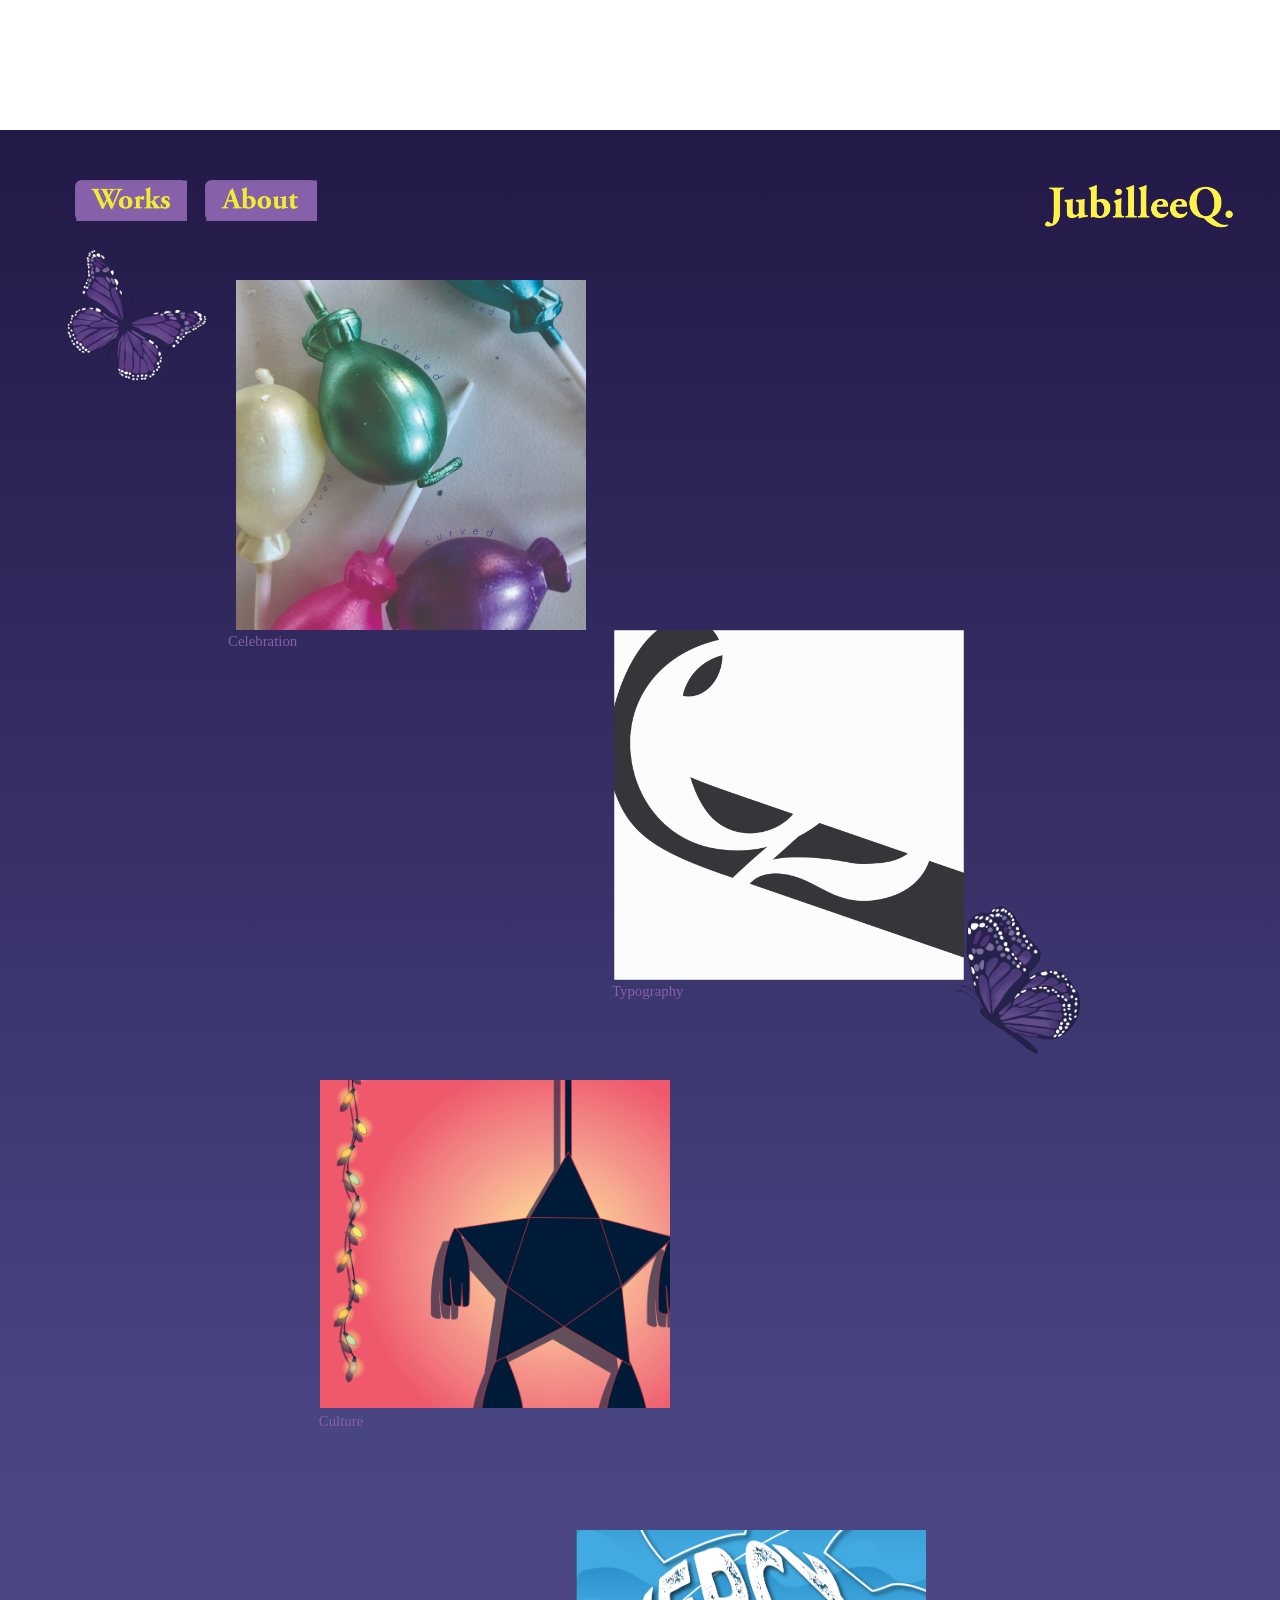
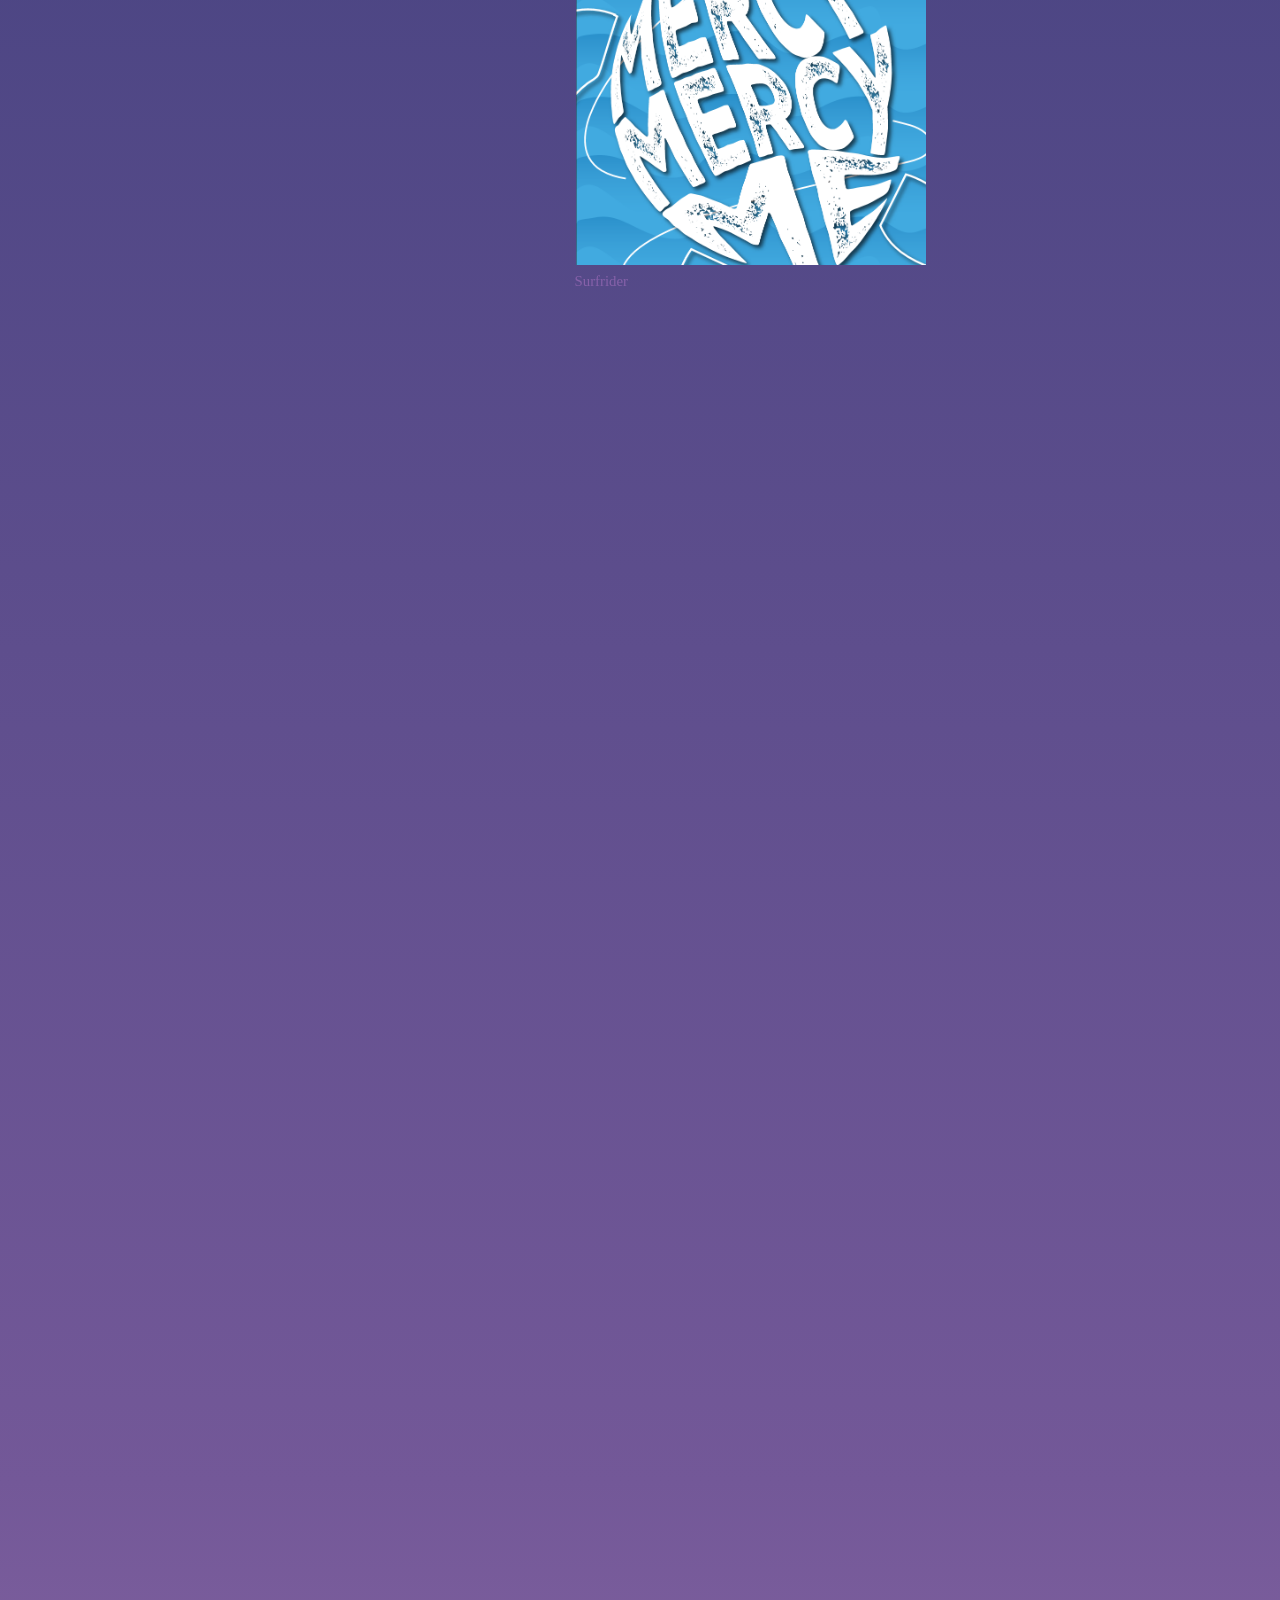
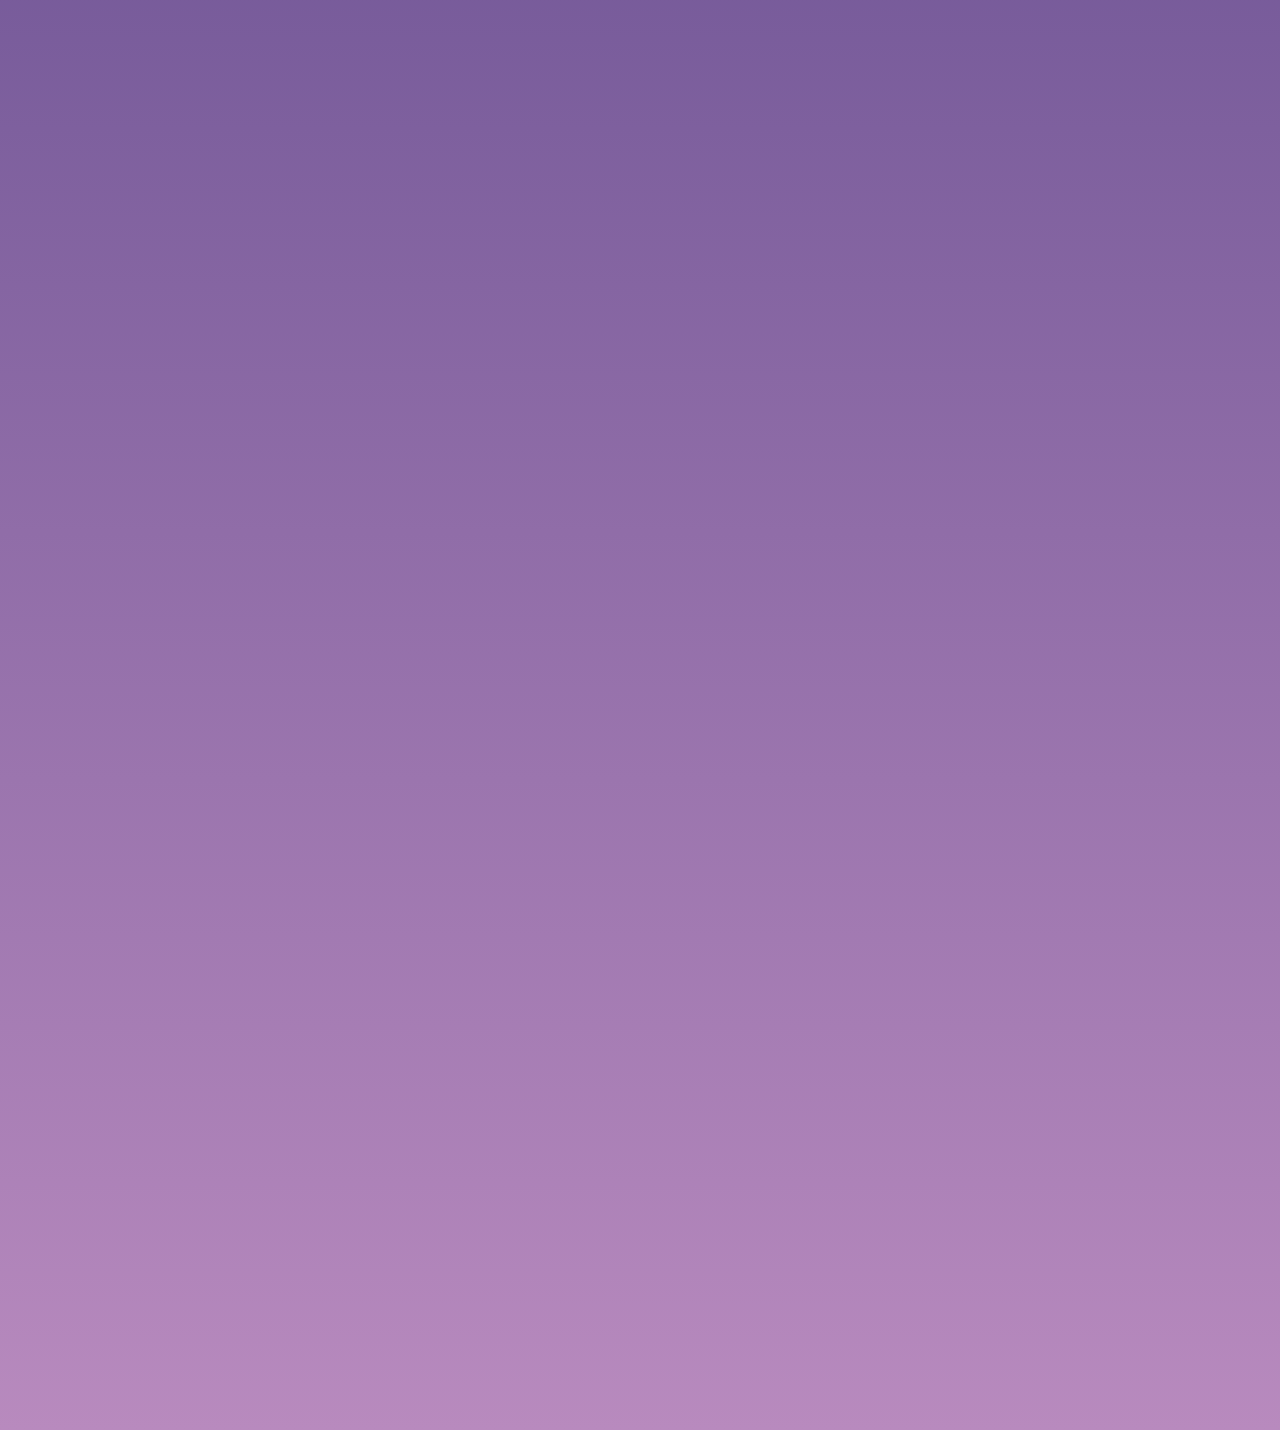
==== index.html @ eebae946 "update for the dsgd100 page" ====
<!DOCTYPE html>
<html lang="en">
<head>
    <meta charset="UTF-8">
    <meta name="viewport" content="width=device-width, initial-scale=1.0">
    <title>Jubillee's Portfolio</title>
    <link rel="stylesheet" href="style.css">
</head>
<body>

    <div class="st1" aria-hidden="true"></div>

<div class="st1">

    <img src="Portfolio_Buttons_Logo.png" alt="Logo Button" class="image2">
    <a href="index.html" aria-label="Works">
        <img src="Portfolio_Buttons_Works.png" alt="Works Button" class="image1">
    </a>
    <a href="about.html" aria-label="About">
        <img src="Portfolio_Buttons_About.png" alt="About Button" class="image">
    </a>

    
    <a href="dsgd100.html" aria-label="DSGD 100">
        <img src="Project2.1_curved-03.jpg" alt="DSGD 100" class="image3">
            <p class="text1";>Celebration</p>
    </a>
    <a href="dsgd99.html" aria-label="DSGD 99">
        <img src="DSGD99_Problem3.jpg" alt="DSGD 99" class="image5">
            <p class="text2">Typography</p>
    </a>
    <a href="dsgd104.html" aria-label="DSGD 104">
        <img src="104Cover.png" alt="DSGD104" class="image9">
            <p class="text3">Culture</p>
    </a>
    <a href="adv93.html" aria-label="ADV 93">
        <img src="93Cover.png" alt="ADV 93" class="image10">
            <p class="text4">Surfrider</p>
    </a>

    <img src="Butterfly_2.png" alt="Butterfly2" class="image7">
    <img src="Butterfly_3.png" alt="Butterfly1" class="image6">

</div>


</body>
</html>
---- style.css ----
html,
body
{
  width : 100%;
  min-height : 100%;
  margin : 0;
}
.st1
{
  background : -moz-linear-gradient(50% 100% 90deg,rgba(184, 138, 190, 1) 0%,rgba(115, 88, 152, 1) 34.41%,rgba(73, 68, 130, 1) 71.44%,rgba(34, 25, 71, 1) 100%);
  background : -webkit-linear-gradient(90deg, rgba(184, 138, 190, 1) 0%, rgba(115, 88, 152, 1) 34.41%, rgba(73, 68, 130, 1) 71.44%, rgba(34, 25, 71, 1) 100%);
  background : -webkit-gradient(linear,50% 100% ,50% 0% ,color-stop(0,rgba(184, 138, 190, 1) ),color-stop(0.3441,rgba(115, 88, 152, 1) ),color-stop(0.7144,rgba(73, 68, 130, 1) ),color-stop(1,rgba(34, 25, 71, 1) ));
  background : -o-linear-gradient(90deg, rgba(184, 138, 190, 1) 0%, rgba(115, 88, 152, 1) 34.41%, rgba(73, 68, 130, 1) 71.44%, rgba(34, 25, 71, 1) 100%);
  background : -ms-linear-gradient(90deg, rgba(184, 138, 190, 1) 0%, rgba(115, 88, 152, 1) 34.41%, rgba(73, 68, 130, 1) 71.44%, rgba(34, 25, 71, 1) 100%);
  -ms-filter: "progid:DXImageTransform.Microsoft.gradient(startColorstr='#B88ABE', endColorstr='#221947' ,GradientType=0)";
  background : linear-gradient(0deg, rgba(184, 138, 190, 1) 0%, rgba(115, 88, 152, 1) 34.41%, rgba(73, 68, 130, 1) 71.44%, rgba(34, 25, 71, 1) 100%);
  position : absolute ;
  left : 0px;
  top : 130px;
  width : 100%;
  height : 4500px;
  filter: progid:DXImageTransform.Microsoft.gradient(startColorstr='#221947',endColorstr='#B88ABE' , GradientType=0);
}
.st2
{
  background : -moz-linear-gradient(50% 100% 90deg,rgba(184, 138, 190, 1) 0%,rgba(115, 88, 152, 1) 34.41%,rgba(73, 68, 130, 1) 71.44%,rgba(34, 25, 71, 1) 100%);
  background : -webkit-linear-gradient(90deg, rgba(184, 138, 190, 1) 0%, rgba(115, 88, 152, 1) 34.41%, rgba(73, 68, 130, 1) 71.44%, rgba(34, 25, 71, 1) 100%);
  background : -webkit-gradient(linear,50% 100% ,50% 0% ,color-stop(0,rgba(184, 138, 190, 1) ),color-stop(0.3441,rgba(115, 88, 152, 1) ),color-stop(0.7144,rgba(73, 68, 130, 1) ),color-stop(1,rgba(34, 25, 71, 1) ));
  background : -o-linear-gradient(90deg, rgba(184, 138, 190, 1) 0%, rgba(115, 88, 152, 1) 34.41%, rgba(73, 68, 130, 1) 71.44%, rgba(34, 25, 71, 1) 100%);
  background : -ms-linear-gradient(90deg, rgba(184, 138, 190, 1) 0%, rgba(115, 88, 152, 1) 34.41%, rgba(73, 68, 130, 1) 71.44%, rgba(34, 25, 71, 1) 100%);
  -ms-filter: "progid:DXImageTransform.Microsoft.gradient(startColorstr='#B88ABE', endColorstr='#221947' ,GradientType=0)";
  background : linear-gradient(0deg, rgba(184, 138, 190, 1) 0%, rgba(115, 88, 152, 1) 34.41%, rgba(73, 68, 130, 1) 71.44%, rgba(34, 25, 71, 1) 100%);
  position : absolute ;
  left : 0px;
  top : 0px;
  width : 100%;
  height : 130px;
  filter: progid:DXImageTransform.Microsoft.gradient(startColorstr='#221947',endColorstr='#B88ABE' , GradientType=0);
}
.image1
{
  background-image : url(Portfolio_Buttons_Works.png);
  /*To create image referenced in CSS, use 'Export Selected CSS' command.*/
  background-repeat : no-repeat;
  position : absolute ;
  left : clamp(10px, 5.86vw, 75px);
  top : 50px;
  width : clamp(72px, 10vw, 112px);
  height : auto;
  transition : filter 180ms ease, transform 180ms ease;
}
.image1:hover,
.image1:focus-visible
{
  filter : brightness(1.25) drop-shadow(0 0 8px rgba(221, 137, 254, 0.9));
  transform : scale(1.06);
}
.image
{
  background-image : url(Portfolio_Buttons_About.png);
  /*To create image referenced in CSS, use 'Export Selected CSS' command.*/
  background-repeat : no-repeat;
  position : absolute ;
  left : max(clamp(95px, 19vw, 205px), calc(clamp(10px, 5.86vw, 75px) + clamp(72px, 10vw, 112px) + 16px));
  top : 50px;
  width : clamp(72px, 10vw, 112px);
  height : auto;
  transition : filter 180ms ease, transform 180ms ease;
}
.image:hover,
.image:focus-visible
{
  filter : brightness(1.25) drop-shadow(0 0 8px rgba(221, 137, 254, 0.9));
  transform : scale(1.06);
}
.image2
{
  background-image : url(Portfolio_Buttons_Logo.png);
  /*To create image referenced in CSS, use 'Export Selected CSS' command.*/
  background-repeat : no-repeat;
  position : absolute ;
  right : 45px;
  top : 50px;
  width : min(190px, calc(100% - max(clamp(95px, 19vw, 205px), calc(clamp(10px, 5.86vw, 75px) + clamp(72px, 10vw, 112px) + 16px)) - clamp(72px, 10vw, 112px) - 26px));
  height : auto;
}
.image3
{
  background-image : url(Project2.1_curved-03.jpg);
  /*To create image referenced in CSS, use 'Export Selected CSS' command.*/
  background-repeat : no-repeat;
  position : absolute ;
  left : min(350px, calc(20% - 20px));
  top : 150px;
  width : min(350px, calc(100% - 20px));
  max-width : 100%;
  height : auto;
}
.image3:hover,
.image3:focus-visible
{
  filter : brightness(1) drop-shadow(0 0 8px rgba(221, 137, 254, 0.9));
  transform : scale(1.06);
}
.text1
{
  position : absolute ;
  left : 18%;
  top : 490px;
  font-family: 'Garamond';
  font-size: 14px;
  color: #8661a9;
  transform : scale(1.06);
}
.image4
{
  background-image : url(Exploration1.png);
  /*To create image referenced in CSS, use 'Export Selected CSS' command.*/
  background-repeat : no-repeat;
  position : absolute ;
  left : max(10px, min(365px, calc(100% - 545px)));
  top : 245px;
  width : min(535px, calc(100% - 20px));
  max-width : none;
  height : auto;
}
.image5
{
  background-image : url(DSGD99_Problem3.jpg);
  /*To create image referenced in CSS, use 'Export Selected CSS' command.*/
  background-repeat : no-repeat;
  position : absolute ;
  left : 48%;
  top : 500px;
  width : min(350px, calc(100% - 20px));
  max-width : 100%;
  height : auto;
}
.image5:hover,
.image5:focus-visible
{
  filter : brightness(1) drop-shadow(0 0 8px rgba(221, 137, 254, 0.9));
  transform : scale(1.06);
}
.text2
{
  position : absolute ;
  left : 48%;
  top : 840px;
  font-family: 'Garamond';
  font-size: 14px;
  color: #8661a9;
  transform : scale(1.06);
}
.image6
{
  background-image : url(Butterfly_3.png);
  /*To create image referenced in CSS, use 'Export Selected CSS' command.*/
  background-repeat : no-repeat;
  position : absolute ;
  left : min(50px, max(10px, calc(100% - clamp(135px, 14vw, 170px) - 10px)));
  top : 90px;
  width : min(170px, max(135px, 14vw), calc(100% - 20px));
  max-width : none;
  height : auto;
}
.image7
{
  background-image : url(Butterfly_2.png);
  /*To create image referenced in CSS, use 'Export Selected CSS' command.*/
  background-repeat : no-repeat;
  position : absolute ;
  left : min(930px, max(10px, calc(100% - clamp(135px, 14vw, 170px) - 10px)));
  top : 750px;
  width : min(170px, max(135px, 14vw), calc(100% - 20px));
  max-width : none;
  height : auto;
}
.image8
{
  background-repeat : no-repeat;
  position : absolute ;
  left : 0px;
  top : 100pxpx;
  height : auto;
  max-width : none;
}
.image9
{
  background-image : url(104Cover.png);
  /*To create image referenced in CSS, use 'Export Selected CSS' command.*/
  background-repeat : no-repeat;
  position : absolute ;
  left : 25%;
  top : 950px;
  width : min(350px, calc(100% - 20px));
  max-width : 100%;
  height : auto;
}
.image9:hover,
.image9:focus-visible
{
  filter : brightness(1) drop-shadow(0 0 8px rgba(221, 137, 254, 0.9));
  transform : scale(1.06);
}
.text3
{
  position : absolute ;
  left : 25%;
  top : 1270px;
  font-family: 'Garamond';
  font-size: 14px;
  color: #8661a9;
  transform : scale(1.06);
}
.image10
{
 background-image : url(93Cover.png);
  /*To create image referenced in CSS, use 'Export Selected CSS' command.*/
  background-repeat : no-repeat;
  position : absolute ;
  left : 45%;
  top : 1400px;
  width : min(350px, calc(100% - 20px));
  max-width : 100%;
  height : auto;
}
.image10:hover,
.image10:focus-visible
{
  filter : brightness(1) drop-shadow(0 0 8px rgba(221, 137, 254, 0.9));
  transform : scale(1.06);
}
.text4
{
  position : absolute ;
  left : 45%;
  top : 1730px;
  font-family: 'Garamond';
  font-size: 14px;
  color: #8661a9;
  transform : scale(1.06);
}

@media (max-width: 700px)
{
  .image3,
  .image5,
  .image9,
  .image10,
  .text1,
  .text2,
  .text3,
  .text4
  {
    transform : scale(0.9);
    transform-origin : top left;
  }

  .image3:hover,
  .image3:focus-visible,
  .image5:hover,
  .image5:focus-visible,
  .image9:hover,
  .image9:focus-visible,
  .image10:hover,
  .image10:focus-visible
  {
    transform : scale(0.954);
  }
}

/* DSGD 100 portfolio page */
.dsgd100-body
{
  min-height : 100vh;
  overflow-x : hidden;
  background : #221947;
}
.portfolio-nav
{
  position : absolute;
  z-index : 4;
  left : 0;
  top : 0;
  width : 100%;
  height : 150px;
  pointer-events : none;
}
.portfolio-nav a,
.portfolio-nav .image2
{
  pointer-events : auto;
}
.portfolio-nav .image8
{
  z-index : -1;
  pointer-events : none;
}
.dsgd100-content
{
  position : relative;
  z-index : 2;
  width : min(1120px, calc(100% - 48px));
  margin : 0 auto;
  padding : 360px 0 70px;
  color : #33234d;
}
.dsgd100-intro
{
  display : grid;
  grid-template-columns : minmax(0, 1fr) minmax(220px, 0.55fr);
  align-items : end;
  gap : 40px;
  padding : 52px 0 78px;
  border-top : 1px solid rgba(253, 239, 245, 0.55);
}
.eyebrow,
.section-number,
.portfolio-footer,
figcaption
{
  font-family : Garamond;
  letter-spacing : 0.11em;
  text-transform : uppercase;
}
.eyebrow
{
  grid-column : 1 / -1;
  margin : 0;
  color : #f8d8e8;
  font-size : 11px;
  font-weight : 700;
}
.dsgd100-intro h1
{
  margin : 0;
  color : #fdeff5;
  font-family : Garamond;
  font-size : clamp(48px, 8vw, 104px);
  font-weight : 400;
  letter-spacing : -0.065em;
  line-height : 0.88;
}
.dsgd100-intro h1 em
{
  color : #d79bd1;
  font-style : italic;
}
.intro-copy
{
  max-width : 280px;
  margin : 0 0 4px auto;
  color : #fdeff5;
  font-family : Garamond;
  font-size : 13px;
  line-height : 1.55;
}
.portfolio-section
{
  padding : 44px 0 86px;
}
.portfolio-opening
{
  padding-top : 0;
}
.portfolio-closing
{
  padding-bottom : 28px;
}
.section-heading
{
  display : flex;
  align-items : center;
  gap : 14px;
  margin-bottom : 22px;
}
.section-number
{
  color : #8965aa;
  font-size : 11px;
  font-weight : 700;
}
.section-heading h2
{
  margin : 0;
  color : #fdeff5;
  font-family : Garamond;
  font-size : clamp(24px, 3vw, 38px);
  font-weight : 400;
  letter-spacing : -0.04em;
}
.section-rule
{
  height : 1px;
  flex : 1;
  margin-left : 8px;
  background : rgba(253, 239, 245, 0.3);
}
figure
{
  margin : 0;
}
figure img
{
  display : block;
  width : 100%;
  height : auto;
  background : #f7e7ef;
}
figure img:hover
{
  filter : brightness(1.04);
}
figcaption
{
  margin-top : 10px;
  color : #d9bed8;
  font-size : 9px;
  line-height : 1.4;
}
.feature-figure img
{
  aspect-ratio : 1704 / 1042;
  object-fit : cover;
}
.poster-figure
{
  width : min(520px, 76%);
  margin : 0 auto;
}
.portfolio-grid
{
  display : grid;
  gap : 18px;
}
.portfolio-grid--three
{
  grid-template-columns : repeat(3, minmax(0, 1fr));
}
.portfolio-grid--four
{
  grid-template-columns : repeat(4, minmax(0, 1fr));
}
.portfolio-grid figure img
{
  aspect-ratio : 1;
  object-fit : cover;
}
.portfolio-footer
{
  display : flex;
  justify-content : space-between;
  gap : 20px;
  padding-top : 28px;
  border-top : 1px solid rgba(253, 239, 245, 0.3);
  color : #d9bed8;
  font-size : 10px;
}
.portfolio-footer a
{
  color : #fdeff5;
  text-decoration : none;
}
.portfolio-footer a:hover,
.portfolio-footer a:focus-visible
{
  color : #d79bd1;
}
@media (max-width: 700px)
{
  .dsgd100-content
  {
    width : min(100% - 28px, 560px);
    padding-top : 290px;
  }
  .dsgd100-intro
  {
    display : block;
    padding : 34px 0 58px;
  }
  .dsgd100-intro h1
  {
    margin-top : 18px;
    font-size : clamp(46px, 15vw, 76px);
  }
  .intro-copy
  {
    max-width : 250px;
    margin : 28px 0 0;
  }
  .portfolio-section
  {
    padding : 32px 0 58px;
  }
  .section-heading h2
  {
    font-size : 25px;
  }
  .poster-figure
  {
    width : 82%;
  }
  .portfolio-grid--three,
  .portfolio-grid--four
  {
    grid-template-columns : repeat(2, minmax(0, 1fr));
    gap : 12px;
  }
  .portfolio-footer
  {
    font-size : 8px;
  }
}
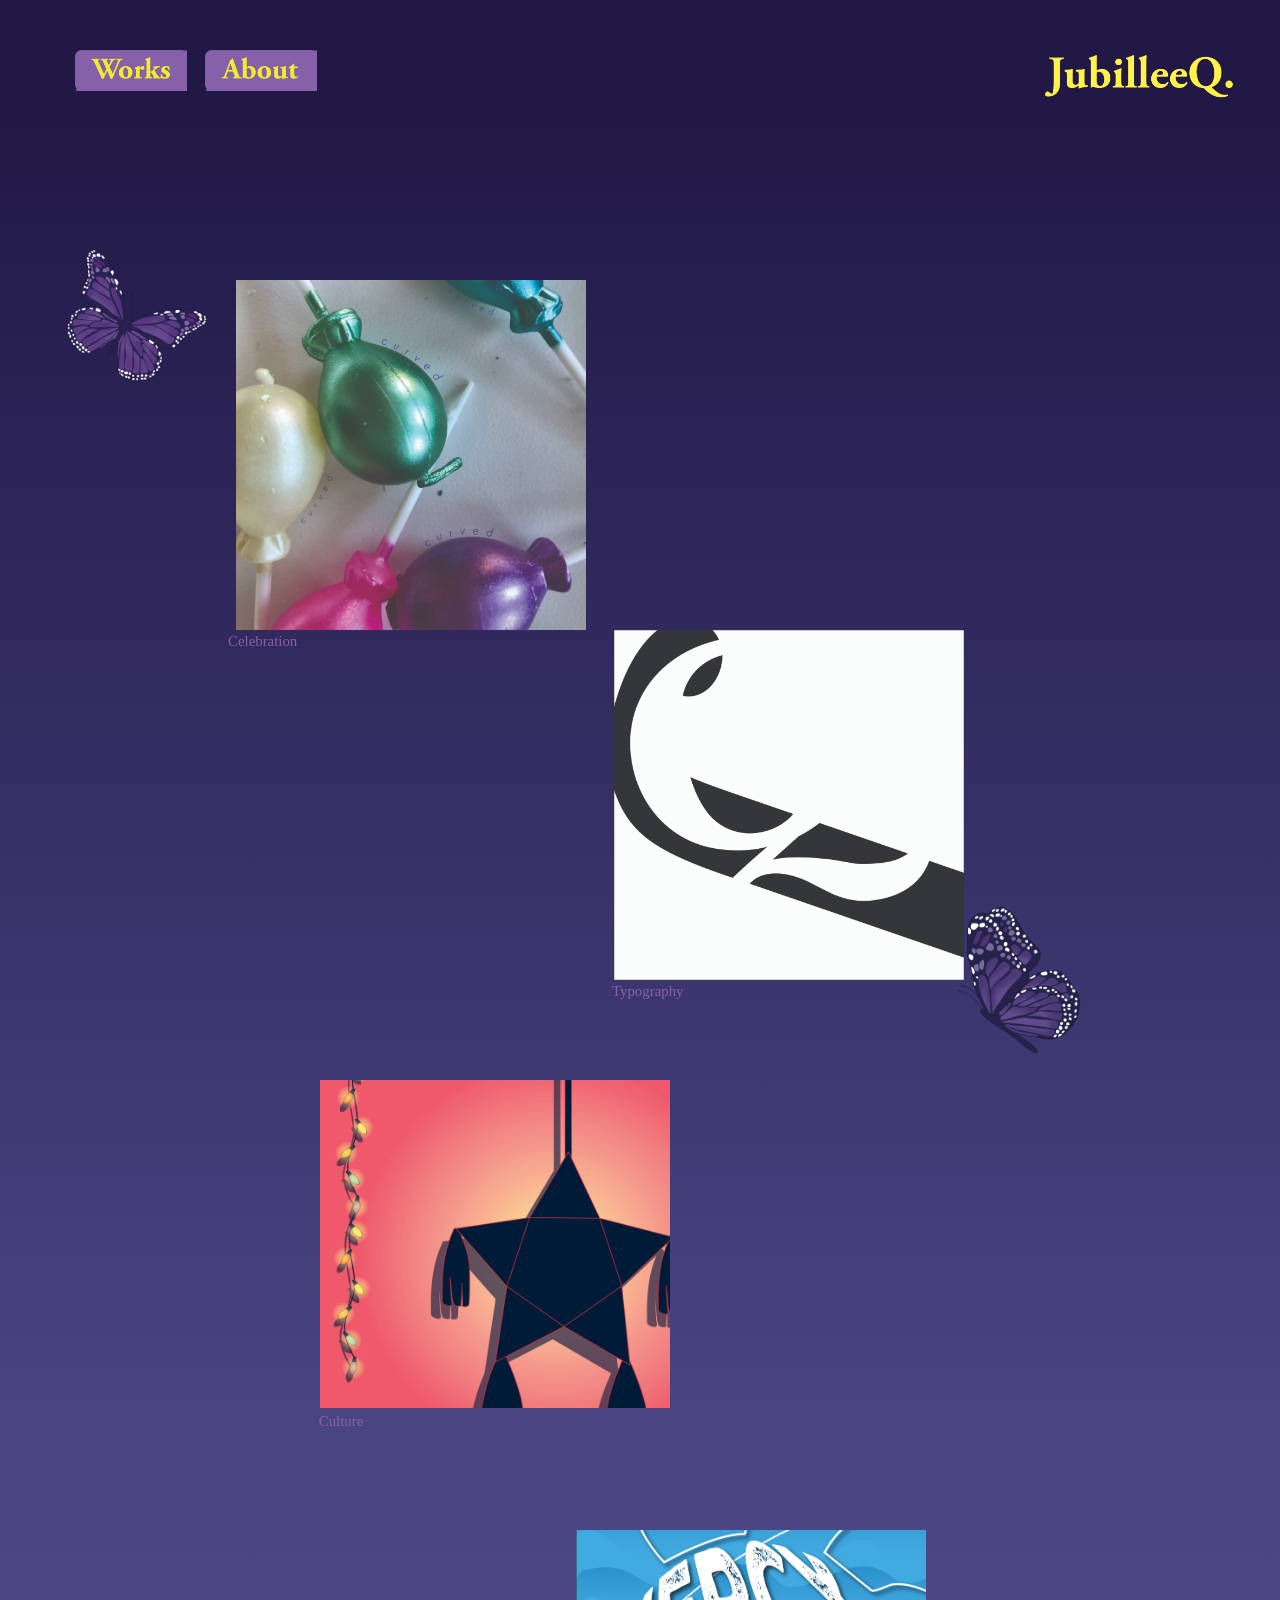
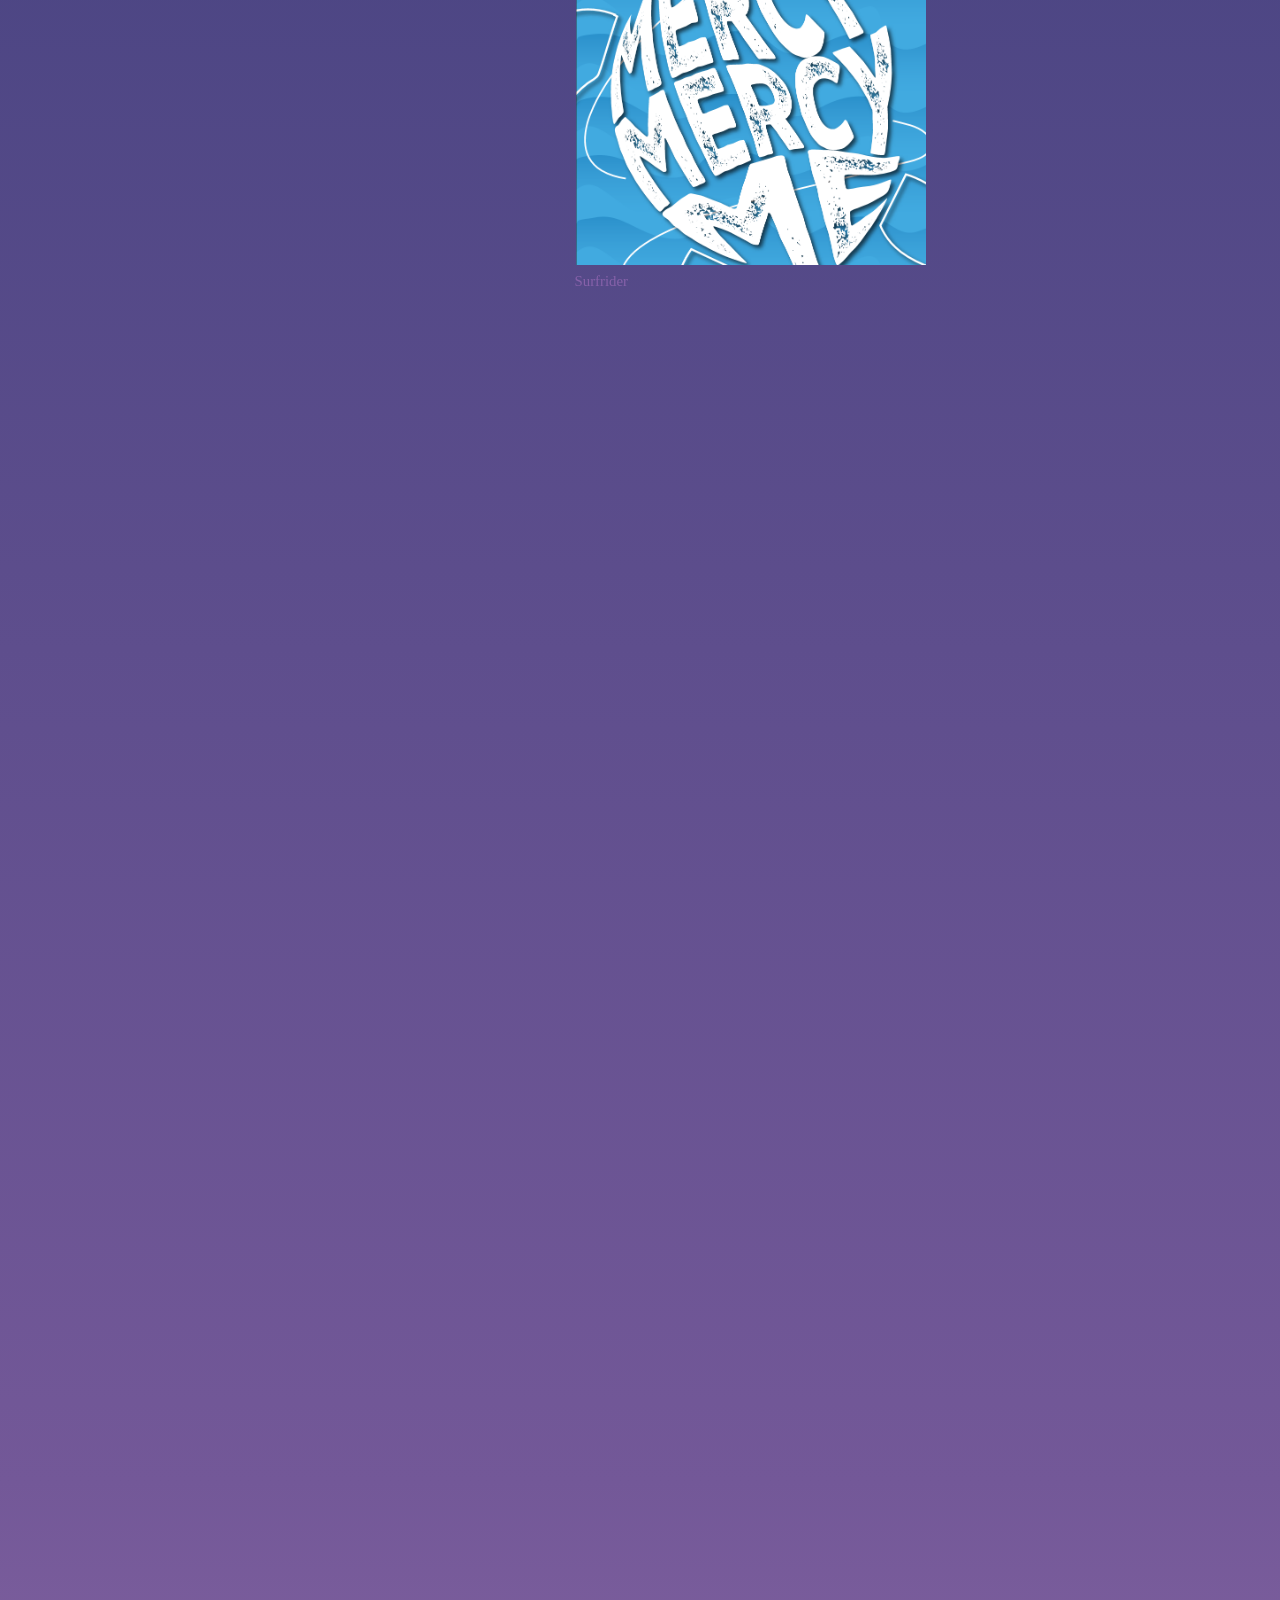
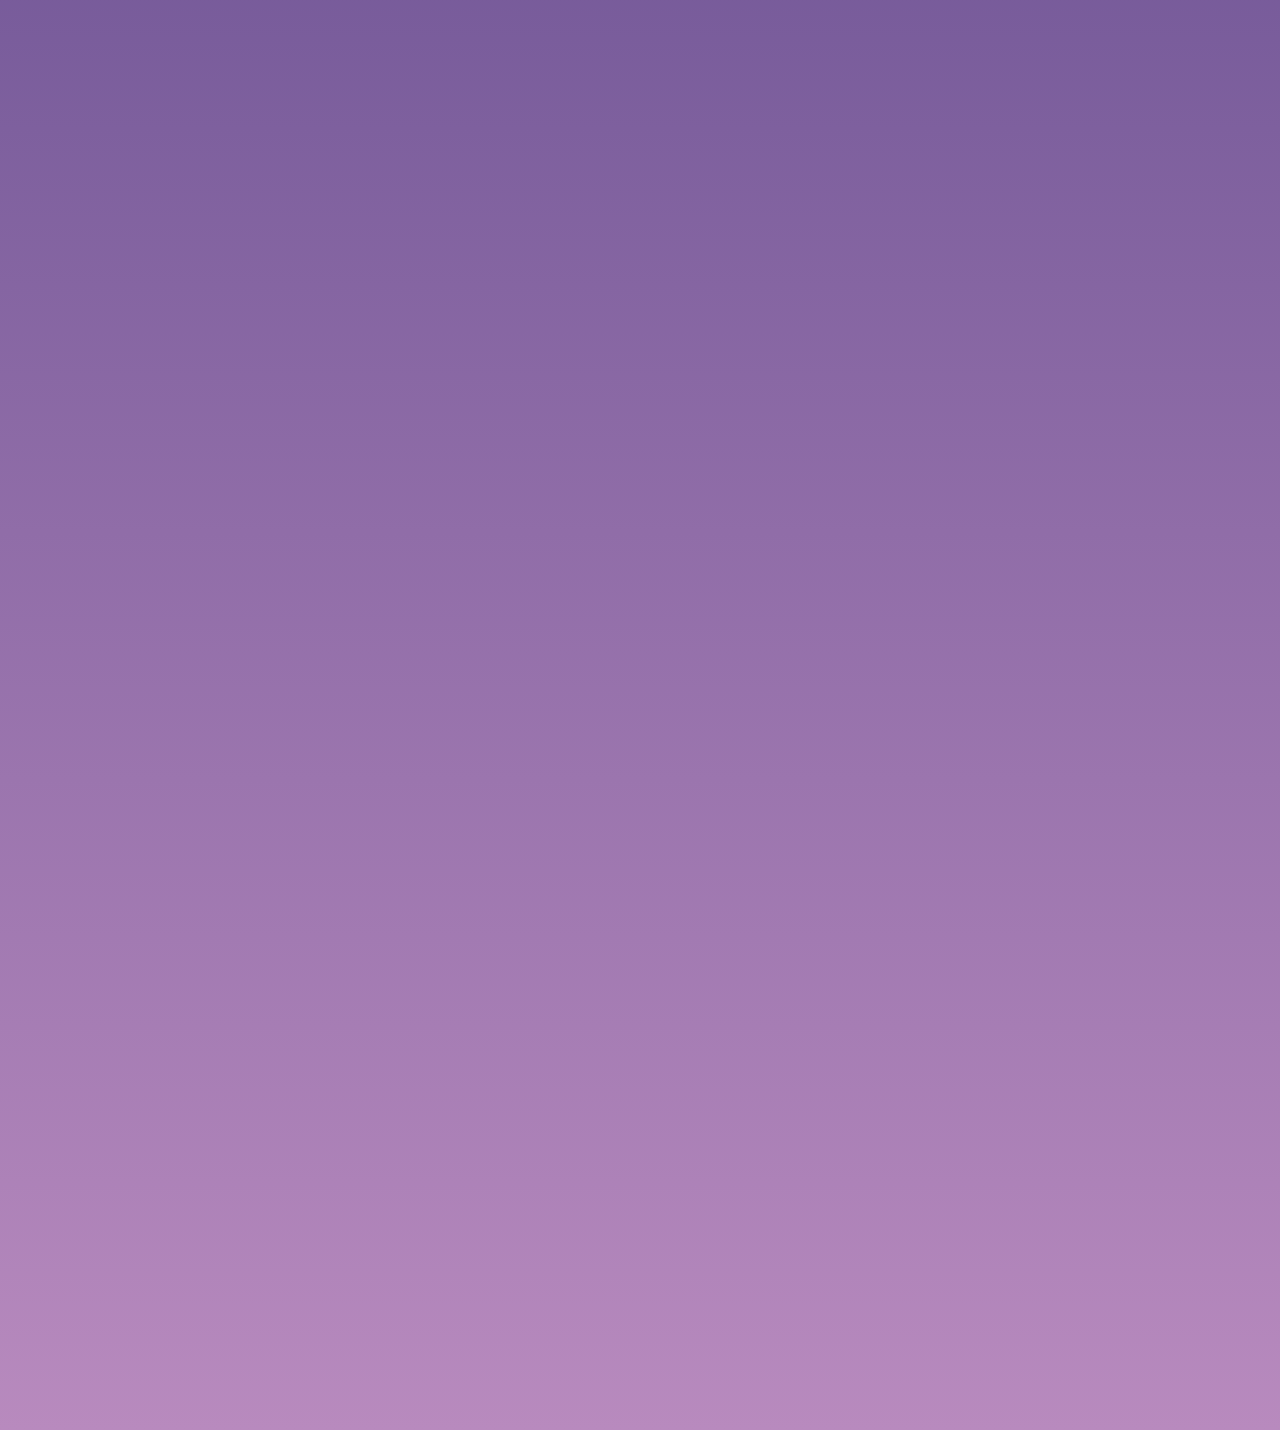
==== commit f58f6943: "update on html page deisgn" ====
--- a/index.html
+++ b/index.html
@@ -8,18 +8,7 @@
 </head>
 <body>
 
-    <div class="st1" aria-hidden="true"></div>
-
-<div class="st1">
-
-    <img src="Portfolio_Buttons_Logo.png" alt="Logo Button" class="image2">
-    <a href="index.html" aria-label="Works">
-        <img src="Portfolio_Buttons_Works.png" alt="Works Button" class="image1">
-    </a>
-    <a href="about.html" aria-label="About">
-        <img src="Portfolio_Buttons_About.png" alt="About Button" class="image">
-    </a>
-
+<div class="st1" aria-hidden="true">
     
     <a href="dsgd100.html" aria-label="DSGD 100">
         <img src="Project2.1_curved-03.jpg" alt="DSGD 100" class="image3">
@@ -43,6 +32,16 @@
 
 </div>
 
+<div class="st2" aria-hidden="true">
+    <img src="Portfolio_Buttons_Logo.png" alt="Logo Button" class="image2">
+    <a href="index.html" aria-label="Works">
+        <img src="Portfolio_Buttons_Works.png" alt="Works Button" class="image1">
+    </a>
+    <a href="about.html" aria-label="About">
+        <img src="Portfolio_Buttons_About.png" alt="About Button" class="image">
+    </a>
+</div>
+
 
 </body>
 </html>
--- a/style.css
+++ b/style.css
@@ -23,13 +23,8 @@
 }
 .st2
 {
-  background : -moz-linear-gradient(50% 100% 90deg,rgba(184, 138, 190, 1) 0%,rgba(115, 88, 152, 1) 34.41%,rgba(73, 68, 130, 1) 71.44%,rgba(34, 25, 71, 1) 100%);
-  background : -webkit-linear-gradient(90deg, rgba(184, 138, 190, 1) 0%, rgba(115, 88, 152, 1) 34.41%, rgba(73, 68, 130, 1) 71.44%, rgba(34, 25, 71, 1) 100%);
-  background : -webkit-gradient(linear,50% 100% ,50% 0% ,color-stop(0,rgba(184, 138, 190, 1) ),color-stop(0.3441,rgba(115, 88, 152, 1) ),color-stop(0.7144,rgba(73, 68, 130, 1) ),color-stop(1,rgba(34, 25, 71, 1) ));
-  background : -o-linear-gradient(90deg, rgba(184, 138, 190, 1) 0%, rgba(115, 88, 152, 1) 34.41%, rgba(73, 68, 130, 1) 71.44%, rgba(34, 25, 71, 1) 100%);
-  background : -ms-linear-gradient(90deg, rgba(184, 138, 190, 1) 0%, rgba(115, 88, 152, 1) 34.41%, rgba(73, 68, 130, 1) 71.44%, rgba(34, 25, 71, 1) 100%);
-  -ms-filter: "progid:DXImageTransform.Microsoft.gradient(startColorstr='#B88ABE', endColorstr='#221947' ,GradientType=0)";
-  background : linear-gradient(0deg, rgba(184, 138, 190, 1) 0%, rgba(115, 88, 152, 1) 34.41%, rgba(73, 68, 130, 1) 71.44%, rgba(34, 25, 71, 1) 100%);
+  background : #211846;
+  background : rgba(33, 24, 70, 1);
   position : absolute ;
   left : 0px;
   top : 0px;
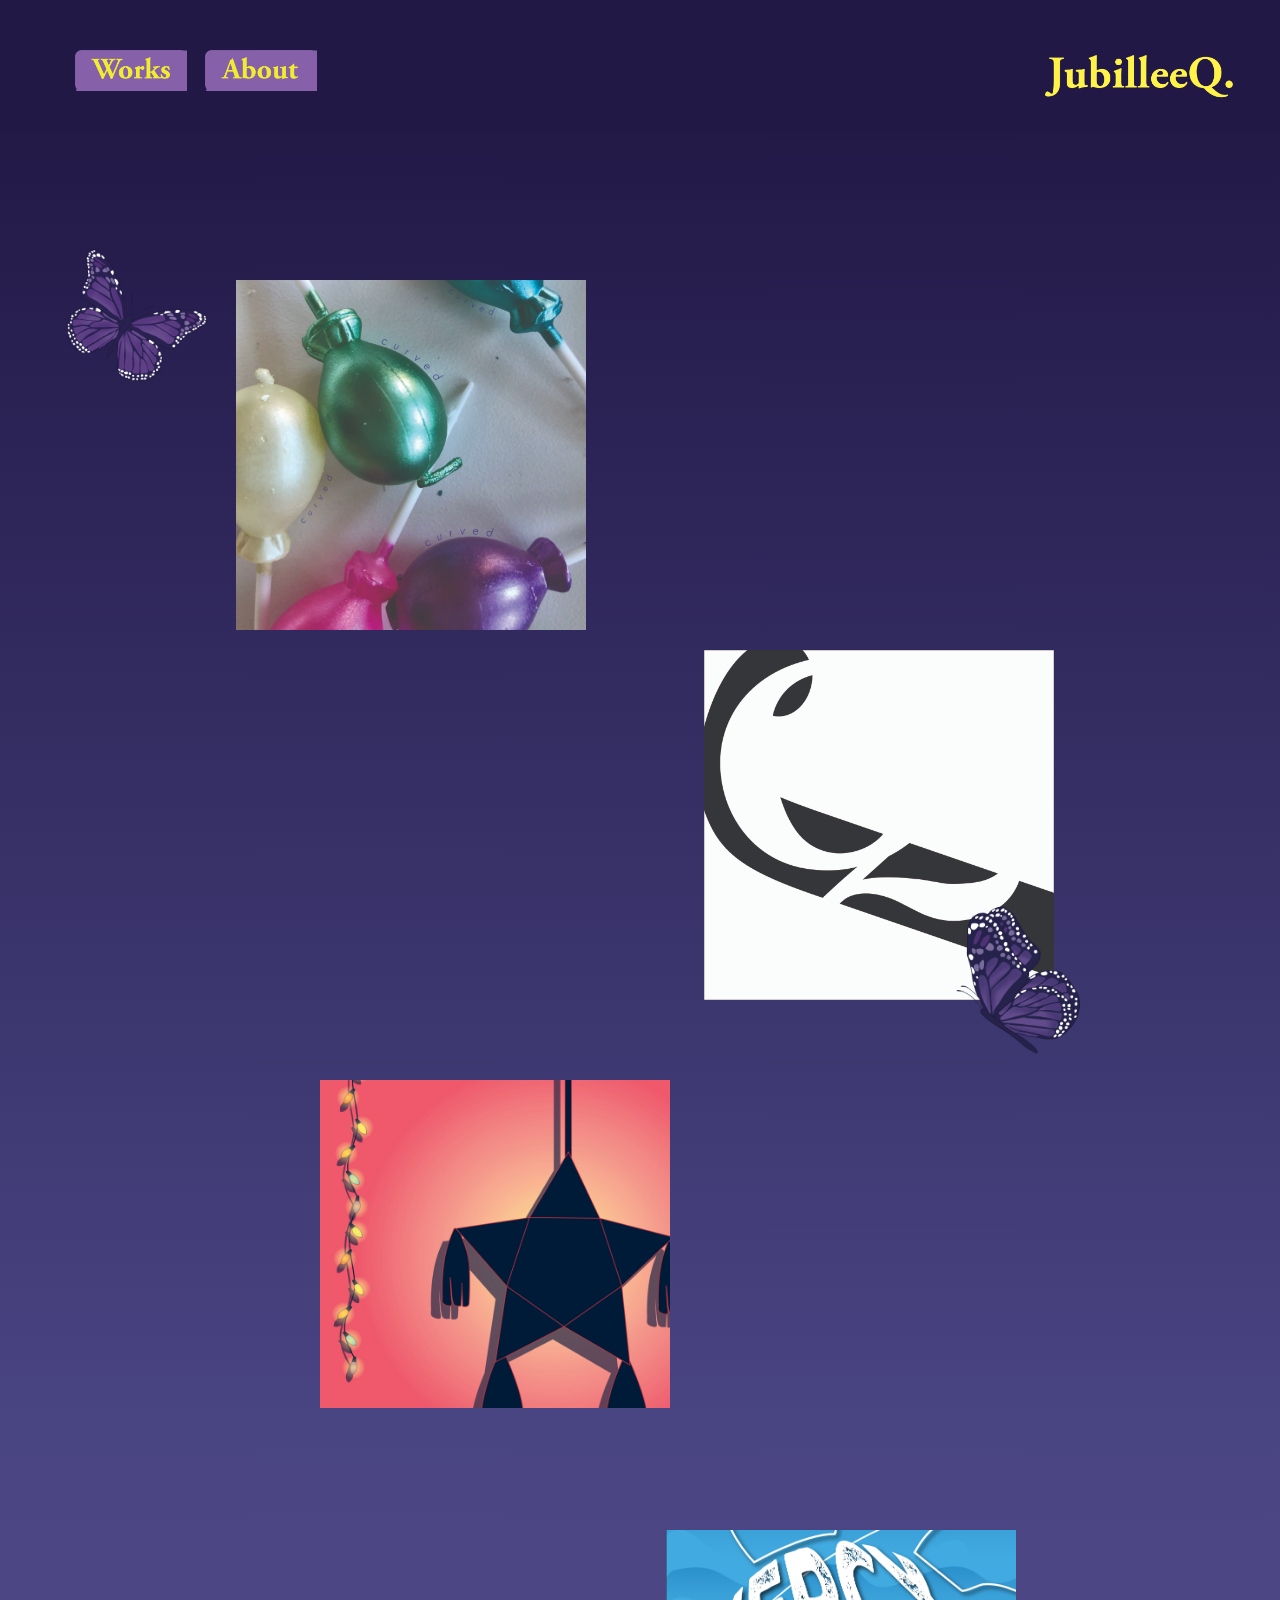
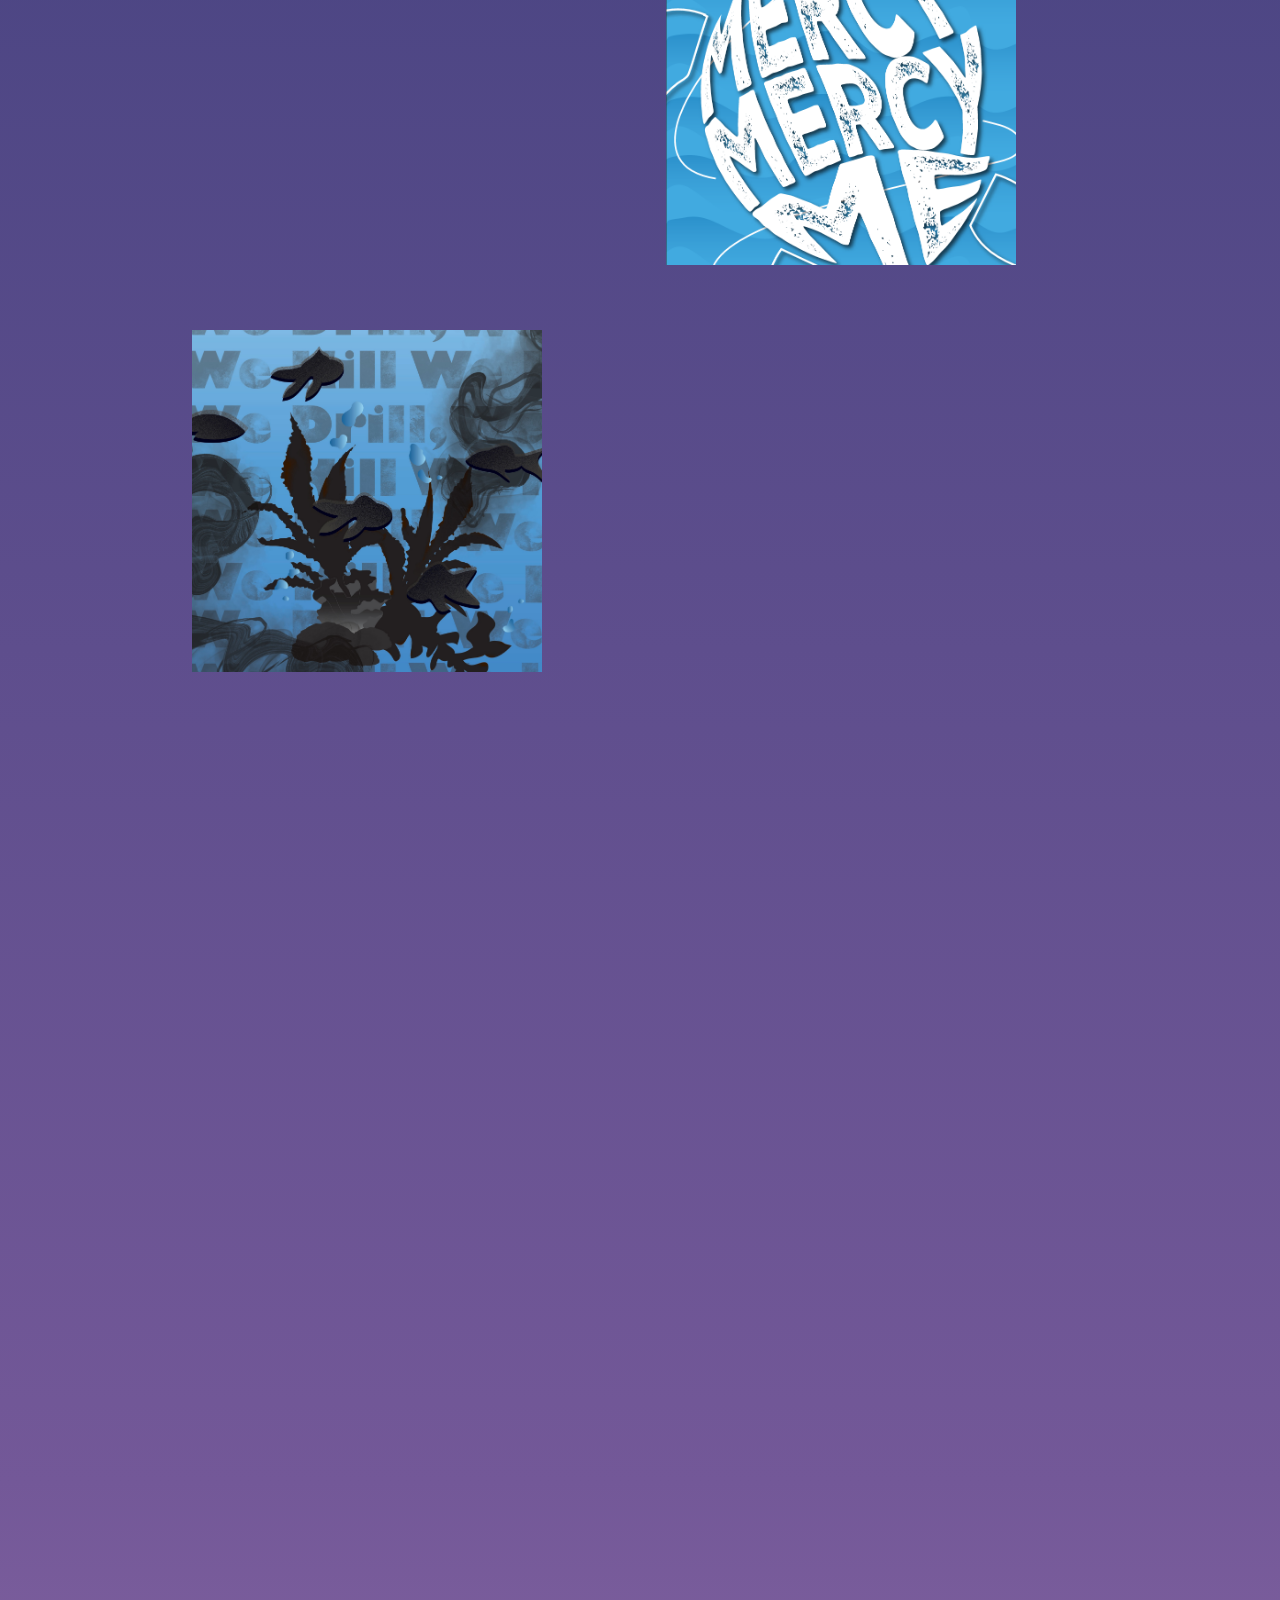
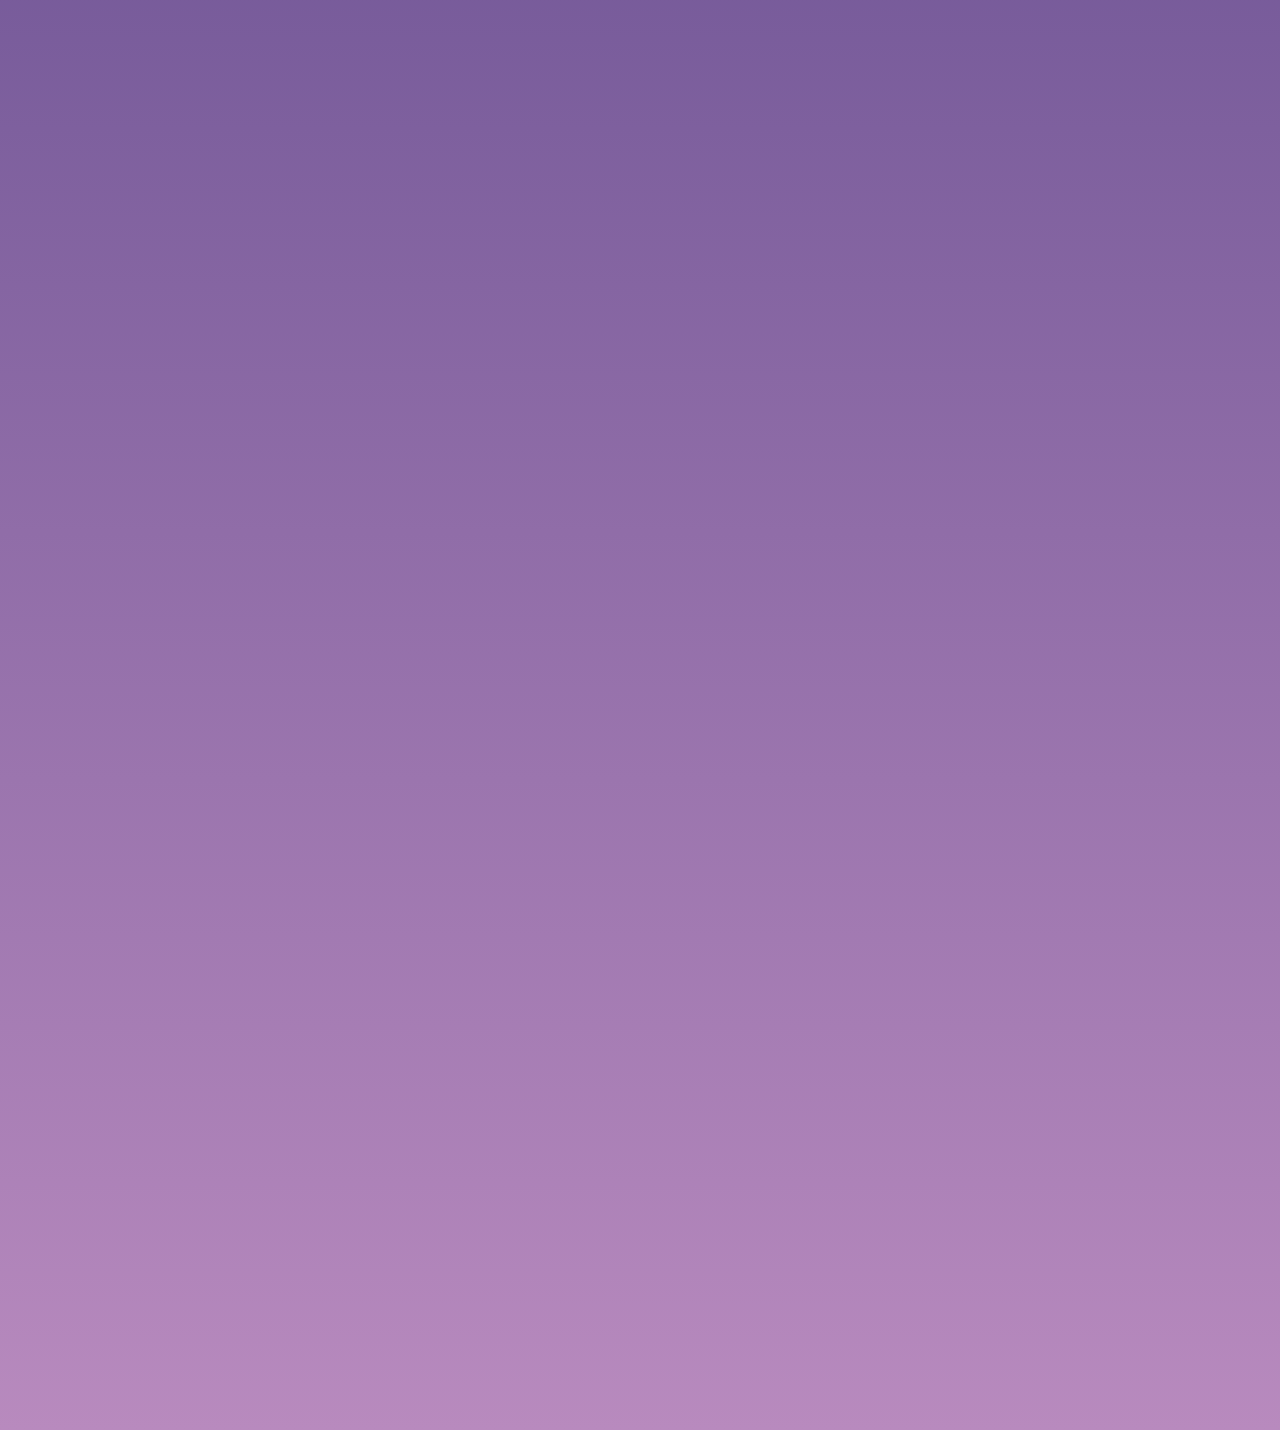
==== commit f36ad834: "new page" ====
--- a/index.html
+++ b/index.html
@@ -6,25 +6,28 @@
     <title>Jubillee's Portfolio</title>
     <link rel="stylesheet" href="style.css">
 </head>
-<body>
+<body class="home-body">
 
 <div class="st1" aria-hidden="true">
     
     <a href="dsgd100.html" aria-label="DSGD 100">
         <img src="Project2.1_curved-03.jpg" alt="DSGD 100" class="image3">
-            <p class="text1";>Celebration</p>
     </a>
+
     <a href="dsgd99.html" aria-label="DSGD 99">
         <img src="DSGD99_Problem3.jpg" alt="DSGD 99" class="image5">
-            <p class="text2">Typography</p>
     </a>
+
     <a href="dsgd104.html" aria-label="DSGD 104">
         <img src="104Cover.png" alt="DSGD104" class="image9">
-            <p class="text3">Culture</p>
     </a>
+
     <a href="adv93.html" aria-label="ADV 93">
         <img src="93Cover.png" alt="ADV 93" class="image10">
-            <p class="text4">Surfrider</p>
+    </a>
+
+    <a href="dsgd111.html" aria-label="DSGD 111">
+        <img src="111Cover.jpg" alt="DSGD111" class="image11">
     </a>
 
     <img src="Butterfly_2.png" alt="Butterfly2" class="image7">
@@ -44,4 +47,4 @@
 
 
 </body>
-</html>+</html>
--- a/style.css
+++ b/style.css
@@ -97,16 +97,6 @@
   filter : brightness(1) drop-shadow(0 0 8px rgba(221, 137, 254, 0.9));
   transform : scale(1.06);
 }
-.text1
-{
-  position : absolute ;
-  left : 18%;
-  top : 490px;
-  font-family: 'Garamond';
-  font-size: 14px;
-  color: #8661a9;
-  transform : scale(1.06);
-}
 .image4
 {
   background-image : url(Exploration1.png);
@@ -125,8 +115,8 @@
   /*To create image referenced in CSS, use 'Export Selected CSS' command.*/
   background-repeat : no-repeat;
   position : absolute ;
-  left : 48%;
-  top : 500px;
+  left : 55%;
+  top : 520px;
   width : min(350px, calc(100% - 20px));
   max-width : 100%;
   height : auto;
@@ -135,16 +125,6 @@
 .image5:focus-visible
 {
   filter : brightness(1) drop-shadow(0 0 8px rgba(221, 137, 254, 0.9));
-  transform : scale(1.06);
-}
-.text2
-{
-  position : absolute ;
-  left : 48%;
-  top : 840px;
-  font-family: 'Garamond';
-  font-size: 14px;
-  color: #8661a9;
   transform : scale(1.06);
 }
 .image6
@@ -198,23 +178,13 @@
   filter : brightness(1) drop-shadow(0 0 8px rgba(221, 137, 254, 0.9));
   transform : scale(1.06);
 }
-.text3
-{
-  position : absolute ;
-  left : 25%;
-  top : 1270px;
-  font-family: 'Garamond';
-  font-size: 14px;
-  color: #8661a9;
-  transform : scale(1.06);
-}
 .image10
 {
  background-image : url(93Cover.png);
   /*To create image referenced in CSS, use 'Export Selected CSS' command.*/
   background-repeat : no-repeat;
   position : absolute ;
-  left : 45%;
+  left : 52%;
   top : 1400px;
   width : min(350px, calc(100% - 20px));
   max-width : 100%;
@@ -226,16 +196,25 @@
   filter : brightness(1) drop-shadow(0 0 8px rgba(221, 137, 254, 0.9));
   transform : scale(1.06);
 }
-.text4
-{
-  position : absolute ;
-  left : 45%;
-  top : 1730px;
-  font-family: 'Garamond';
-  font-size: 14px;
-  color: #8661a9;
-  transform : scale(1.06);
-}
+.image11
+{
+ background-image : url(111Cover.jpg);
+  /*To create image referenced in CSS, use 'Export Selected CSS' command.*/
+  background-repeat : no-repeat;
+  position : absolute ;
+  left : 15%;
+  top : 1800px;
+  width : min(350px, calc(100% - 20px));
+  max-width : 100%;
+  height : auto;
+}
+.image10:hover,
+.image10:focus-visible
+{
+  filter : brightness(1) drop-shadow(0 0 8px rgba(221, 137, 254, 0.9));
+  transform : scale(1.06);
+}
+
 
 @media (max-width: 700px)
 {
@@ -265,6 +244,111 @@
   }
 }
 
+/* Responsive home page layout */
+@media (max-width: 700px)
+{
+  .home-body
+  {
+    overflow-x : hidden;
+  }
+  .home-body .st1
+  {
+    height : 1780px;
+  }
+  .home-body .st2
+  {
+    height : 130px;
+  }
+  .home-body .image1,
+  .home-body .image
+  {
+    top : 28px;
+    width : 72px;
+  }
+  .home-body .image1
+  {
+    left : 16px;
+  }
+  .home-body .image
+  {
+    left : 100px;
+  }
+  .home-body .image2
+  {
+    top : 28px;
+    right : 16px;
+    width : min(110px, calc(100% - 210px));
+  }
+  .home-body .image3,
+  .home-body .image5,
+  .home-body .image9,
+  .home-body .image10
+  {
+    left : 50%;
+    width : min(320px, calc(100vw - 40px));
+    max-width : calc(100vw - 40px);
+    transform : translateX(-50%);
+  }
+  .home-body .image3
+  {
+    top : 160px;
+  }
+  .home-body .image5
+  {
+    top : 540px;
+  }
+  .home-body .image9
+  {
+    top : 920px;
+  }
+  .home-body .image10
+  {
+    top : 1300px;
+  }
+  .home-body .image3:hover,
+  .home-body .image3:focus-visible,
+  .home-body .image5:hover,
+  .home-body .image5:focus-visible,
+  .home-body .image9:hover,
+  .home-body .image9:focus-visible,
+  .home-body .image10:hover,
+  .home-body .image10:focus-visible
+  {
+    transform : translateX(-50%) scale(1.04);
+  }
+  .home-body .text1,
+  .home-body .text2,
+  .home-body .text3,
+  .home-body .text4
+  {
+    left : 50%;
+    transform : translateX(-50%);
+    white-space : nowrap;
+    text-align : center;
+  }
+  .home-body .text1
+  {
+    top : 485px;
+  }
+  .home-body .text2
+  {
+    top : 865px;
+  }
+  .home-body .text3
+  {
+    top : 1245px;
+  }
+  .home-body .text4
+  {
+    top : 1625px;
+  }
+  .home-body .image6,
+  .home-body .image7
+  {
+    display : none;
+  }
+}
+
 /* DSGD 100 portfolio page */
 .dsgd100-body
 {
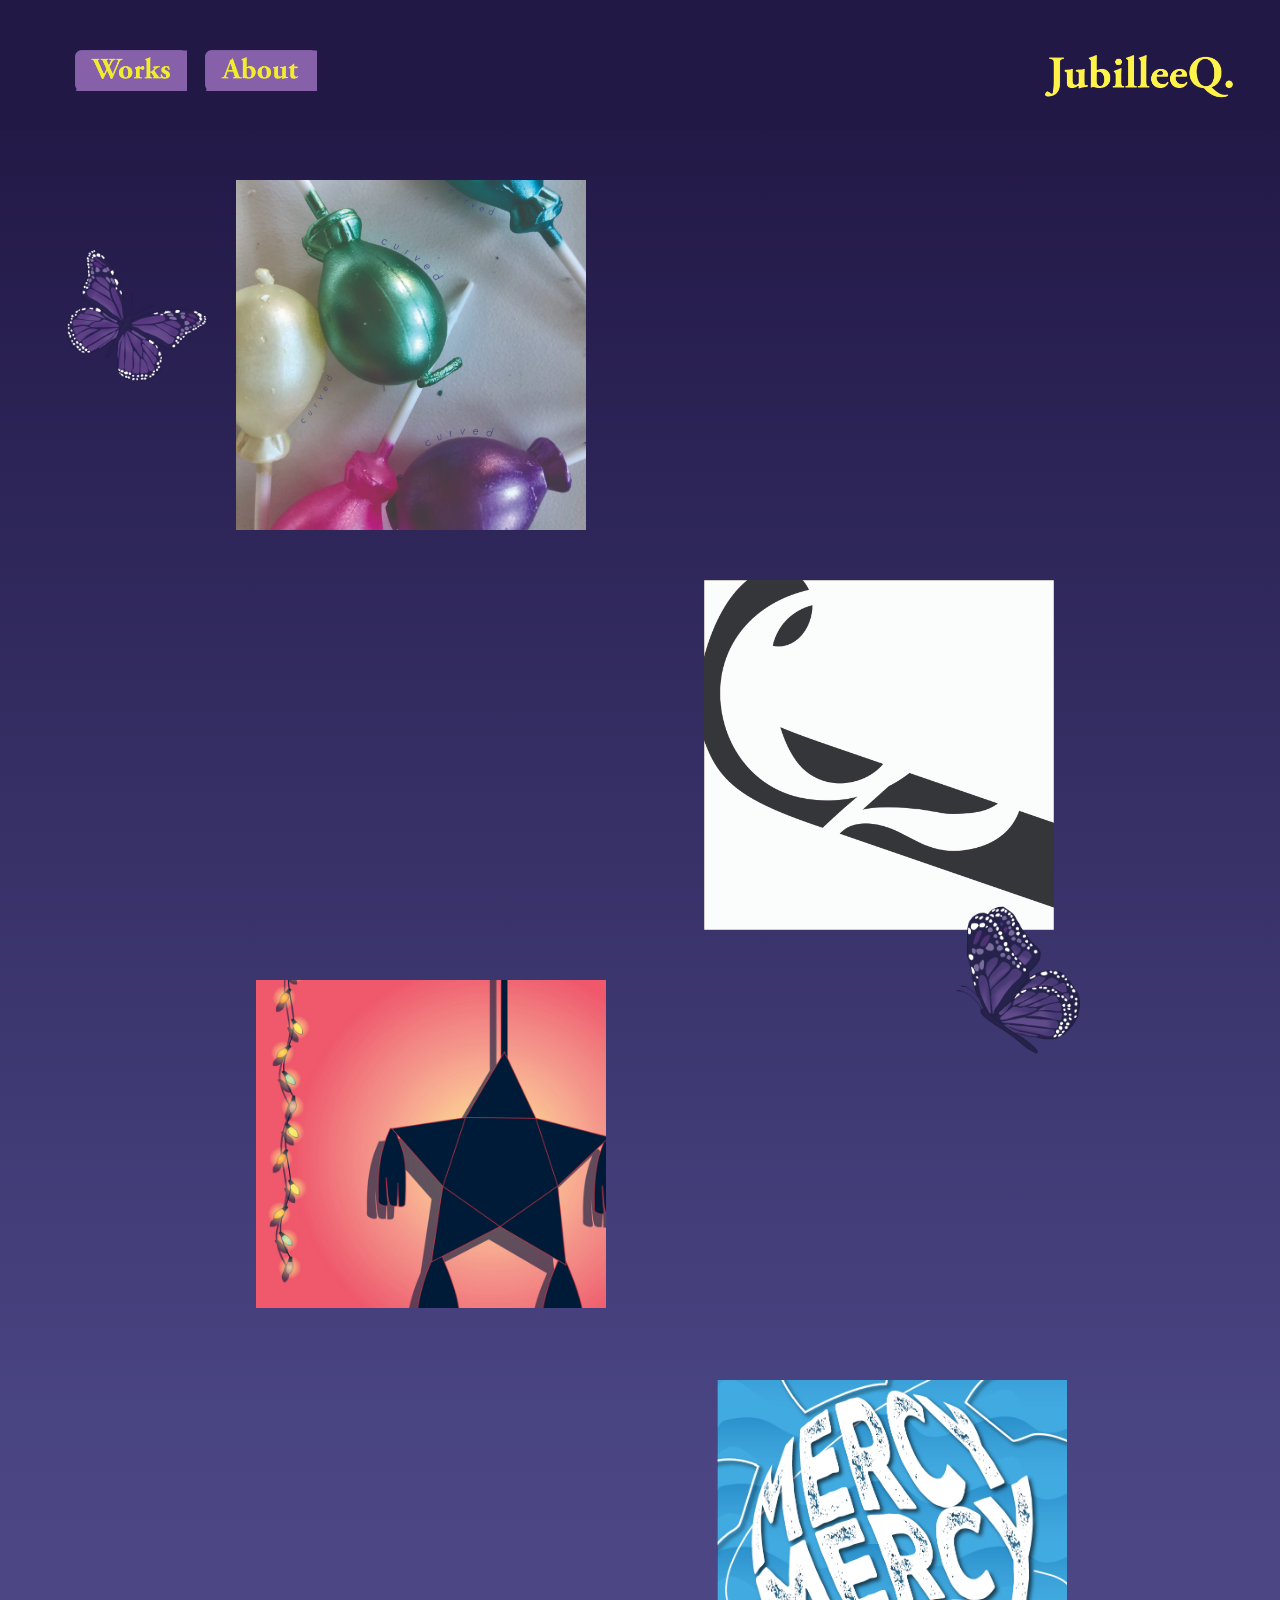
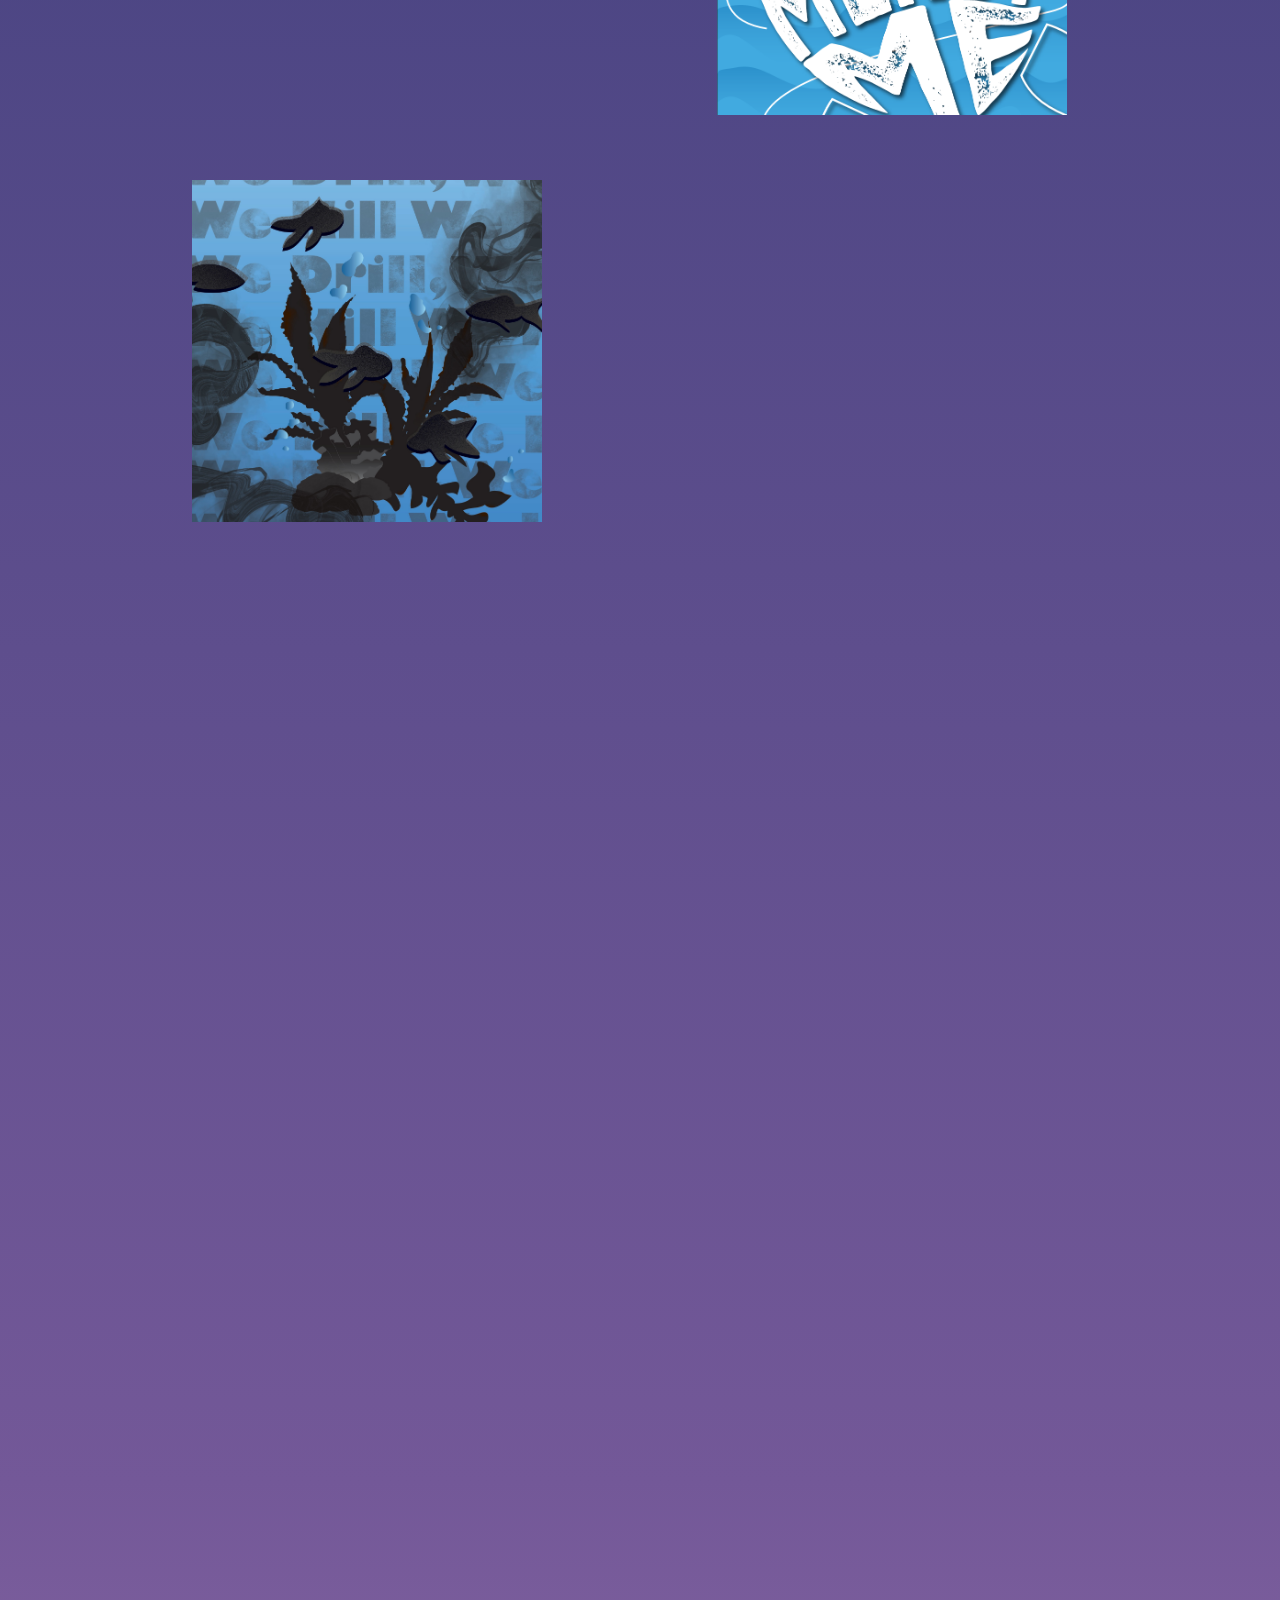
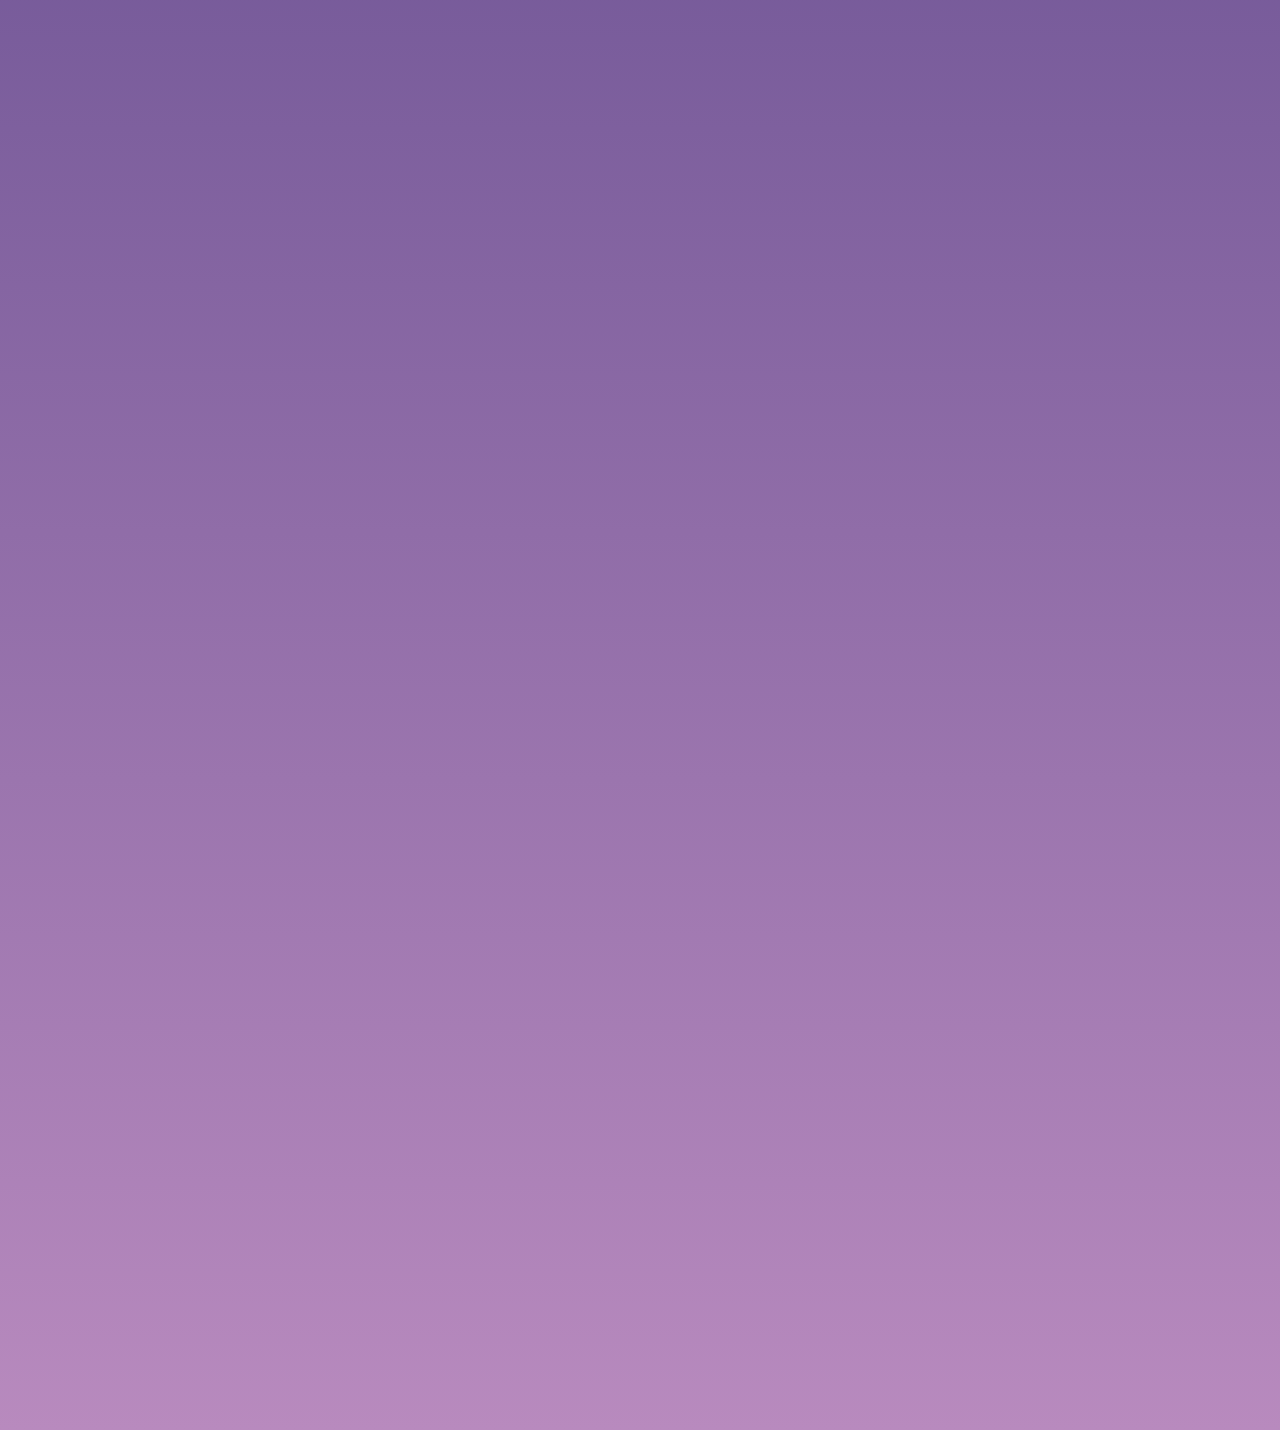
==== commit f881cfd9: "placing all my works" ====
--- a/index.html
+++ b/index.html
@@ -6,8 +6,8 @@
     <title>Jubillee's Portfolio</title>
     <link rel="stylesheet" href="style.css">
 </head>
+
 <body class="home-body">
-
 <div class="st1" aria-hidden="true">
     
     <a href="dsgd100.html" aria-label="DSGD 100">
--- a/style.css
+++ b/style.css
@@ -86,7 +86,7 @@
   background-repeat : no-repeat;
   position : absolute ;
   left : min(350px, calc(20% - 20px));
-  top : 150px;
+  top : 50px;
   width : min(350px, calc(100% - 20px));
   max-width : 100%;
   height : auto;
@@ -97,18 +97,6 @@
   filter : brightness(1) drop-shadow(0 0 8px rgba(221, 137, 254, 0.9));
   transform : scale(1.06);
 }
-.image4
-{
-  background-image : url(Exploration1.png);
-  /*To create image referenced in CSS, use 'Export Selected CSS' command.*/
-  background-repeat : no-repeat;
-  position : absolute ;
-  left : max(10px, min(365px, calc(100% - 545px)));
-  top : 245px;
-  width : min(535px, calc(100% - 20px));
-  max-width : none;
-  height : auto;
-}
 .image5
 {
   background-image : url(DSGD99_Problem3.jpg);
@@ -116,7 +104,7 @@
   background-repeat : no-repeat;
   position : absolute ;
   left : 55%;
-  top : 520px;
+  top : 450px;
   width : min(350px, calc(100% - 20px));
   max-width : 100%;
   height : auto;
@@ -166,8 +154,8 @@
   /*To create image referenced in CSS, use 'Export Selected CSS' command.*/
   background-repeat : no-repeat;
   position : absolute ;
-  left : 25%;
-  top : 950px;
+  left : 20%;
+  top : 850px;
   width : min(350px, calc(100% - 20px));
   max-width : 100%;
   height : auto;
@@ -184,8 +172,8 @@
   /*To create image referenced in CSS, use 'Export Selected CSS' command.*/
   background-repeat : no-repeat;
   position : absolute ;
-  left : 52%;
-  top : 1400px;
+  left : 56%;
+  top : 1250px;
   width : min(350px, calc(100% - 20px));
   max-width : 100%;
   height : auto;
@@ -203,13 +191,13 @@
   background-repeat : no-repeat;
   position : absolute ;
   left : 15%;
-  top : 1800px;
+  top : 1650px;
   width : min(350px, calc(100% - 20px));
   max-width : 100%;
   height : auto;
 }
-.image10:hover,
-.image10:focus-visible
+.image11:hover,
+.image11:focus-visible
 {
   filter : brightness(1) drop-shadow(0 0 8px rgba(221, 137, 254, 0.9));
   transform : scale(1.06);
@@ -253,7 +241,7 @@
   }
   .home-body .st1
   {
-    height : 1780px;
+    height : 2160px;
   }
   .home-body .st2
   {
@@ -282,7 +270,8 @@
   .home-body .image3,
   .home-body .image5,
   .home-body .image9,
-  .home-body .image10
+  .home-body .image10,
+  .home-body .image11
   {
     left : 50%;
     width : min(320px, calc(100vw - 40px));
@@ -304,6 +293,10 @@
   .home-body .image10
   {
     top : 1300px;
+  }
+  .home-body .image11
+  {
+    top : 1680px;
   }
   .home-body .image3:hover,
   .home-body .image3:focus-visible,
@@ -312,7 +305,9 @@
   .home-body .image9:hover,
   .home-body .image9:focus-visible,
   .home-body .image10:hover,
-  .home-body .image10:focus-visible
+  .home-body .image10:focus-visible,
+  .home-body .image11:hover,
+  .home-body .image11:focus-visible
   {
     transform : translateX(-50%) scale(1.04);
   }
@@ -521,6 +516,11 @@
 {
   grid-template-columns : repeat(4, minmax(0, 1fr));
 }
+.dsgd99-content .feature-figure img
+{
+  aspect-ratio : 1787 / 590;
+  object-fit : contain;
+}
 .portfolio-grid figure img
 {
   aspect-ratio : 1;
@@ -591,3 +591,48 @@
     font-size : 8px;
   }
 }
+
+.dsgd99-content
+{
+  padding-top : 0;
+}
+.dsgd100-page .dsgd100-content
+{
+  padding-top : 0;
+}
+.dsgd104-page .dsgd100-content
+{
+  padding-top : 0;
+}
+.portfolio-grid--two
+{
+  grid-template-columns : repeat(2, minmax(0, 1fr));
+}
+.dsgd104-content .feature-figure img
+{
+  aspect-ratio : 1532 / 1185;
+  object-fit : contain;
+}
+.dsgd104-content .portfolio-grid--posters img
+{
+  aspect-ratio : 806 / 1190;
+  object-fit : contain;
+}
+.dsgd104-content .portfolio-grid--installation img
+{
+  aspect-ratio : 1469 / 1186;
+  object-fit : contain;
+}
+.dsgd104-content .portfolio-grid--brochure img
+{
+  aspect-ratio : auto;
+  height : auto;
+  object-fit : contain;
+}
+@media (max-width: 700px)
+{
+  .dsgd104-content .portfolio-grid--two
+  {
+    grid-template-columns : 1fr;
+  }
+}
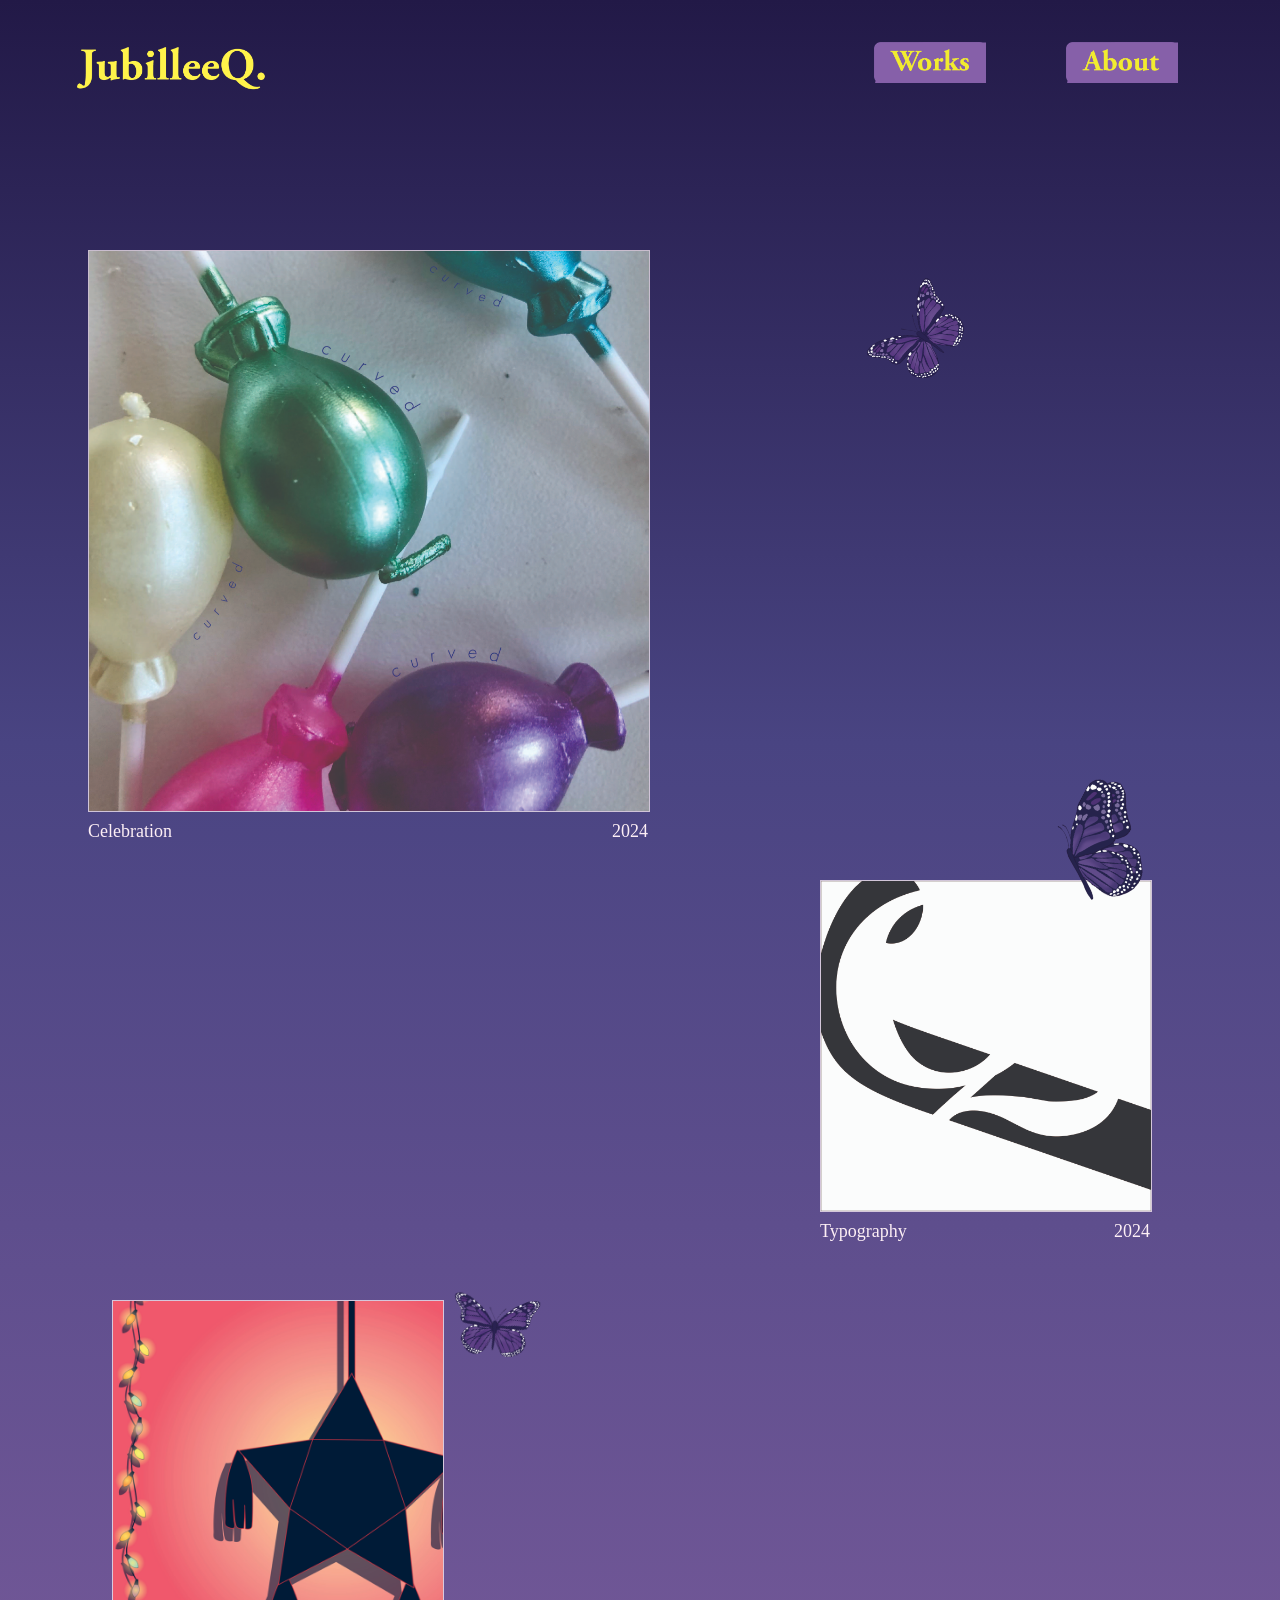
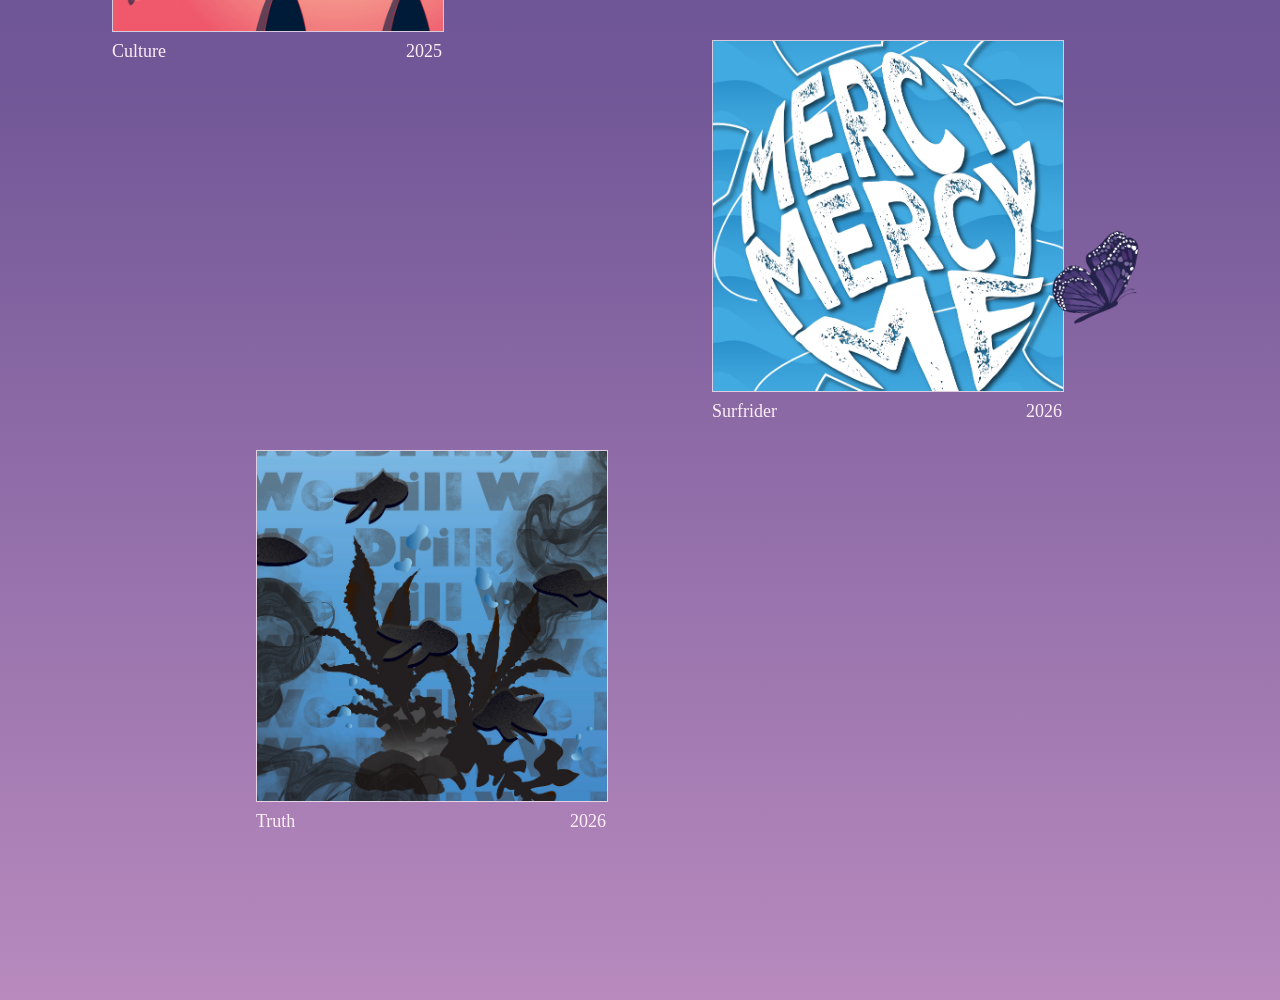
==== commit e66c5ab9: "update composition" ====
--- a/index.html
+++ b/index.html
@@ -3,48 +3,54 @@
 <head>
     <meta charset="UTF-8">
     <meta name="viewport" content="width=device-width, initial-scale=1.0">
-    <title>Jubillee's Portfolio</title>
+    <title>Jubilee's Portfolio</title>
     <link rel="stylesheet" href="style.css">
 </head>
+<body class="home-body">
+    <div class="st1" aria-hidden="true">
+        <main class="home-board">
+            <a class="home-card home-card--100" href="DSGD100.html" aria-label="DSGD 100, Celebration, 2024">
+                <img src="Project2.1_curved-03.jpg" alt="DSGD 100 project cover">
+                <span class="home-meta"><span>Celebration</span><span>2024</span></span>
+            </a>
 
-<body class="home-body">
-<div class="st1" aria-hidden="true">
-    
-    <a href="dsgd100.html" aria-label="DSGD 100">
-        <img src="Project2.1_curved-03.jpg" alt="DSGD 100" class="image3">
-    </a>
+            <a class="home-card home-card--99" href="DSGD99.html" aria-label="DSGD 99, Typography, 2024">
+                <img src="DSGD99_Problem3.jpg" alt="DSGD 99 project cover">
+                <span class="home-meta"><span>Typography</span><span>2024</span></span>
+            </a>
 
-    <a href="dsgd99.html" aria-label="DSGD 99">
-        <img src="DSGD99_Problem3.jpg" alt="DSGD 99" class="image5">
-    </a>
+            <a class="home-card home-card--104" href="dsgd104.html" aria-label="DSGD 104, Culture, 2025">
+                <img src="104Cover.png" alt="DSGD 104 project cover">
+                <span class="home-meta"><span>Culture</span><span>2025</span></span>
+            </a>
 
-    <a href="dsgd104.html" aria-label="DSGD 104">
-        <img src="104Cover.png" alt="DSGD104" class="image9">
-    </a>
+            <a class="home-card home-card--adv" href="adv93.html" aria-label="ADV 93, Surfrider, 2026">
+                <img src="93Cover.png" alt="ADV 93 project cover">
+                <span class="home-meta"><span>Surfrider</span><span>2026</span></span>
+            </a>
 
-    <a href="adv93.html" aria-label="ADV 93">
-        <img src="93Cover.png" alt="ADV 93" class="image10">
-    </a>
+            <a class="home-card home-card--111" href="dsgd111.html" aria-label="DSGD 111, Truth, 2026">
+                <img src="111Cover.jpg" alt="DSGD 111 project cover">
+                <span class="home-meta"><span>Truth</span><span>2026</span></span>
+            </a>
 
-    <a href="dsgd111.html" aria-label="DSGD 111">
-        <img src="111Cover.jpg" alt="DSGD111" class="image11">
-    </a>
+            <img class="home-butterfly home-butterfly--1" src="Butterfly_1.png" alt="">
+            <img class="home-butterfly home-butterfly--2" src="Butterfly_2.png" alt="">
+            <img class="home-butterfly home-butterfly--3" src="Butterfly_3.png" alt="">
+            <img class="home-butterfly home-butterfly--4" src="Butterfly_4.png" alt="">
+        </main>
+    </div>
 
-    <img src="Butterfly_2.png" alt="Butterfly2" class="image7">
-    <img src="Butterfly_3.png" alt="Butterfly1" class="image6">
-
-</div>
-
-<div class="st2" aria-hidden="true">
-    <img src="Portfolio_Buttons_Logo.png" alt="Logo Button" class="image2">
-    <a href="index.html" aria-label="Works">
-        <img src="Portfolio_Buttons_Works.png" alt="Works Button" class="image1">
-    </a>
-    <a href="about.html" aria-label="About">
-        <img src="Portfolio_Buttons_About.png" alt="About Button" class="image">
-    </a>
-</div>
-
-
+    <header class="st2 home-navigation" aria-label="Main navigation">
+        <a href="index.html" aria-label="Home">
+            <img src="Portfolio_Buttons_Logo.png" alt="Logo" class="image2">
+        </a>
+        <a href="index.html" aria-label="Works">
+            <img src="Portfolio_Buttons_Works.png" alt="Works" class="image1">
+        </a>
+        <a href="about.html" aria-label="About">
+            <img src="Portfolio_Buttons_About.png" alt="About" class="image">
+        </a>
+    </header>
 </body>
 </html>
--- a/style.css
+++ b/style.css
@@ -79,129 +79,6 @@
   width : min(190px, calc(100% - max(clamp(95px, 19vw, 205px), calc(clamp(10px, 5.86vw, 75px) + clamp(72px, 10vw, 112px) + 16px)) - clamp(72px, 10vw, 112px) - 26px));
   height : auto;
 }
-.image3
-{
-  background-image : url(Project2.1_curved-03.jpg);
-  /*To create image referenced in CSS, use 'Export Selected CSS' command.*/
-  background-repeat : no-repeat;
-  position : absolute ;
-  left : min(350px, calc(20% - 20px));
-  top : 50px;
-  width : min(350px, calc(100% - 20px));
-  max-width : 100%;
-  height : auto;
-}
-.image3:hover,
-.image3:focus-visible
-{
-  filter : brightness(1) drop-shadow(0 0 8px rgba(221, 137, 254, 0.9));
-  transform : scale(1.06);
-}
-.image5
-{
-  background-image : url(DSGD99_Problem3.jpg);
-  /*To create image referenced in CSS, use 'Export Selected CSS' command.*/
-  background-repeat : no-repeat;
-  position : absolute ;
-  left : 55%;
-  top : 450px;
-  width : min(350px, calc(100% - 20px));
-  max-width : 100%;
-  height : auto;
-}
-.image5:hover,
-.image5:focus-visible
-{
-  filter : brightness(1) drop-shadow(0 0 8px rgba(221, 137, 254, 0.9));
-  transform : scale(1.06);
-}
-.image6
-{
-  background-image : url(Butterfly_3.png);
-  /*To create image referenced in CSS, use 'Export Selected CSS' command.*/
-  background-repeat : no-repeat;
-  position : absolute ;
-  left : min(50px, max(10px, calc(100% - clamp(135px, 14vw, 170px) - 10px)));
-  top : 90px;
-  width : min(170px, max(135px, 14vw), calc(100% - 20px));
-  max-width : none;
-  height : auto;
-}
-.image7
-{
-  background-image : url(Butterfly_2.png);
-  /*To create image referenced in CSS, use 'Export Selected CSS' command.*/
-  background-repeat : no-repeat;
-  position : absolute ;
-  left : min(930px, max(10px, calc(100% - clamp(135px, 14vw, 170px) - 10px)));
-  top : 750px;
-  width : min(170px, max(135px, 14vw), calc(100% - 20px));
-  max-width : none;
-  height : auto;
-}
-.image8
-{
-  background-repeat : no-repeat;
-  position : absolute ;
-  left : 0px;
-  top : 100pxpx;
-  height : auto;
-  max-width : none;
-}
-.image9
-{
-  background-image : url(104Cover.png);
-  /*To create image referenced in CSS, use 'Export Selected CSS' command.*/
-  background-repeat : no-repeat;
-  position : absolute ;
-  left : 20%;
-  top : 850px;
-  width : min(350px, calc(100% - 20px));
-  max-width : 100%;
-  height : auto;
-}
-.image9:hover,
-.image9:focus-visible
-{
-  filter : brightness(1) drop-shadow(0 0 8px rgba(221, 137, 254, 0.9));
-  transform : scale(1.06);
-}
-.image10
-{
- background-image : url(93Cover.png);
-  /*To create image referenced in CSS, use 'Export Selected CSS' command.*/
-  background-repeat : no-repeat;
-  position : absolute ;
-  left : 56%;
-  top : 1250px;
-  width : min(350px, calc(100% - 20px));
-  max-width : 100%;
-  height : auto;
-}
-.image10:hover,
-.image10:focus-visible
-{
-  filter : brightness(1) drop-shadow(0 0 8px rgba(221, 137, 254, 0.9));
-  transform : scale(1.06);
-}
-.image11
-{
- background-image : url(111Cover.jpg);
-  /*To create image referenced in CSS, use 'Export Selected CSS' command.*/
-  background-repeat : no-repeat;
-  position : absolute ;
-  left : 15%;
-  top : 1650px;
-  width : min(350px, calc(100% - 20px));
-  max-width : 100%;
-  height : auto;
-}
-.image11:hover,
-.image11:focus-visible
-{
-  filter : brightness(1) drop-shadow(0 0 8px rgba(221, 137, 254, 0.9));
-  transform : scale(1.06);
-}
 
 
 @media (max-width: 700px)
@@ -604,6 +481,44 @@
 {
   padding-top : 0;
 }
+.about-body
+{
+  min-height : 100vh;
+  overflow-x : hidden;
+  background : #221947;
+}
+@media (max-width: 700px)
+{
+  .about-body .st1
+  {
+    height : calc(100vh - 130px);
+    min-height : 600px;
+  }
+  .about-body .st2
+  {
+    height : 130px;
+  }
+  .about-body .image1,
+  .about-body .image
+  {
+    top : 28px;
+    width : 72px;
+  }
+  .about-body .image1
+  {
+    left : 16px;
+  }
+  .about-body .image
+  {
+    left : 100px;
+  }
+  .about-body .image2
+  {
+    top : 28px;
+    right : 16px;
+    width : min(110px, calc(100% - 210px));
+  }
+}
 .portfolio-grid--two
 {
   grid-template-columns : repeat(2, minmax(0, 1fr));
@@ -636,3 +551,253 @@
     grid-template-columns : 1fr;
   }
 }
+
+/* Sketch-inspired home composition */
+.home-body
+{
+  background : linear-gradient(0deg, rgba(184, 138, 190, 1) 0%, rgba(115, 88, 152, 1) 34.41%, rgba(73, 68, 130, 1) 71.44%, rgba(34, 25, 71, 1) 100%);
+  color : #fdeff5;
+  overflow-x : hidden;
+}
+.home-body .st1
+{
+  position : absolute;
+  left : 0;
+  top : 0;
+  width : 100%;
+  height : 2600px;
+  background : linear-gradient(0deg, rgba(184, 138, 190, 1) 0%, rgba(115, 88, 152, 1) 34.41%, rgba(73, 68, 130, 1) 71.44%, rgba(34, 25, 71, 1) 100%);
+  z-index : 0;
+}
+.home-board
+{
+  position : relative;
+  z-index : 1;
+  width : min(1240px, calc(100% - 80px));
+  height : 2350px;
+  margin : 0 auto;
+  padding-top : 210px;
+}
+.home-card
+{
+  position : absolute;
+  display : block;
+  color : #fdeff5;
+  text-decoration : none;
+}
+.home-card img
+{
+  display : block;
+  width : 100%;
+  aspect-ratio : 1;
+  border : 1px solid rgba(253, 239, 245, 0.75);
+  object-fit : cover;
+  transition : transform 180ms ease, filter 180ms ease;
+}
+.home-card:hover img,
+.home-card:focus-visible img
+{
+  filter : brightness(1.08) drop-shadow(0 0 10px rgba(221, 137, 254, 0.9));
+  transform : scale(1.025);
+}
+.home-meta
+{
+  display : flex;
+  justify-content : space-between;
+  gap : 16px;
+  margin-top : 10px;
+  font-family : Garamond, Georgia, serif;
+  font-size : 18px;
+  line-height : 1.1;
+  color : #fdeff5;
+}
+.home-card--100
+{
+  left : 4%;
+  top : 250px;
+  width : min(560px, 48%);
+}
+.home-card--99
+{
+  left : 65%;
+  top : 880px;
+  width : min(330px, 29%);
+}
+.home-card--104
+{
+  left : 6%;
+  top : 1300px;
+  width : min(330px, 29%);
+}
+.home-card--adv
+{
+  left : 56%;
+  top : 1640px;
+  width : min(350px, 30%);
+}
+.home-card--111
+{
+  left : 18%;
+  top : 2050px;
+  width : min(350px, 30%);
+}
+.home-butterfly
+{
+  position : absolute;
+  display : block;
+  height : auto;
+  pointer-events : none;
+}
+.home-butterfly--1
+{
+  top : 270px;
+  right : 20%;
+  width : 150px;
+  transform : rotate(8deg);
+}
+.home-butterfly--2
+{
+  top : 760px;
+  right : 6%;
+  width : 135px;
+  transform : rotate(27deg);
+}
+.home-butterfly--3
+{
+  top : 1260px;
+  left : 34%;
+  width : 105px;
+  transform : rotate(-24deg);
+}
+.home-butterfly--4
+{
+  top : 1810px;
+  right : 7%;
+  width : 115px;
+  transform : rotate(12deg);
+}
+.home-navigation
+{
+  z-index : 5;
+  background : transparent;
+  filter : none;
+}
+.home-navigation .image2
+{
+  left : 6vw;
+  right : auto;
+  top : 42px;
+  width : min(190px, 15vw);
+}
+.home-navigation .image1
+{
+  left : auto;
+  right : 23vw;
+  top : 42px;
+  width : min(112px, 10vw);
+}
+.home-navigation .image
+{
+  left : auto;
+  right : 8vw;
+  top : 42px;
+  width : min(112px, 10vw);
+}
+@media (max-width: 700px)
+{
+  .home-body .st1
+  {
+    height : 2300px;
+  }
+  .home-board
+  {
+    width : calc(100% - 32px);
+    height : 2150px;
+    padding-top : 130px;
+  }
+  .home-card--100
+  {
+    left : 4%;
+    top : 150px;
+    width : 57%;
+  }
+  .home-card--99
+  {
+    left : 39%;
+    top : 590px;
+    width : 55%;
+  }
+  .home-card--104
+  {
+    left : 5%;
+    top : 1010px;
+    width : 55%;
+  }
+  .home-card--adv
+  {
+    left : 39%;
+    top : 1400px;
+    width : 56%;
+  }
+  .home-card--111
+  {
+    left : 14%;
+    top : 1790px;
+    width : 56%;
+  }
+  .home-meta
+  {
+    font-size : 18px;
+  }
+  .home-butterfly--1
+  {
+    top : 200px;
+    right : 2%;
+    width : 82px;
+  }
+  .home-butterfly--2
+  {
+    top : 570px;
+    right : 1%;
+    width : 75px;
+  }
+  .home-butterfly--3
+  {
+    top : 980px;
+    left : 66%;
+    width : 68px;
+  }
+  .home-butterfly--4
+  {
+    top : 1620px;
+    right : 2%;
+    width : 70px;
+  }
+  .home-navigation
+  {
+    height : 110px;
+  }
+  .home-navigation .image1,
+  .home-navigation .image
+  {
+    top : 28px;
+    width : 72px;
+  }
+  .home-navigation .image1
+  {
+    left : 16px;
+    right : auto;
+  }
+  .home-navigation .image
+  {
+    left : 100px;
+    right : auto;
+  }
+  .home-navigation .image2
+  {
+    top : 28px;
+    left : auto;
+    right : 16px;
+    width : min(110px, calc(100% - 210px));
+  }
+}
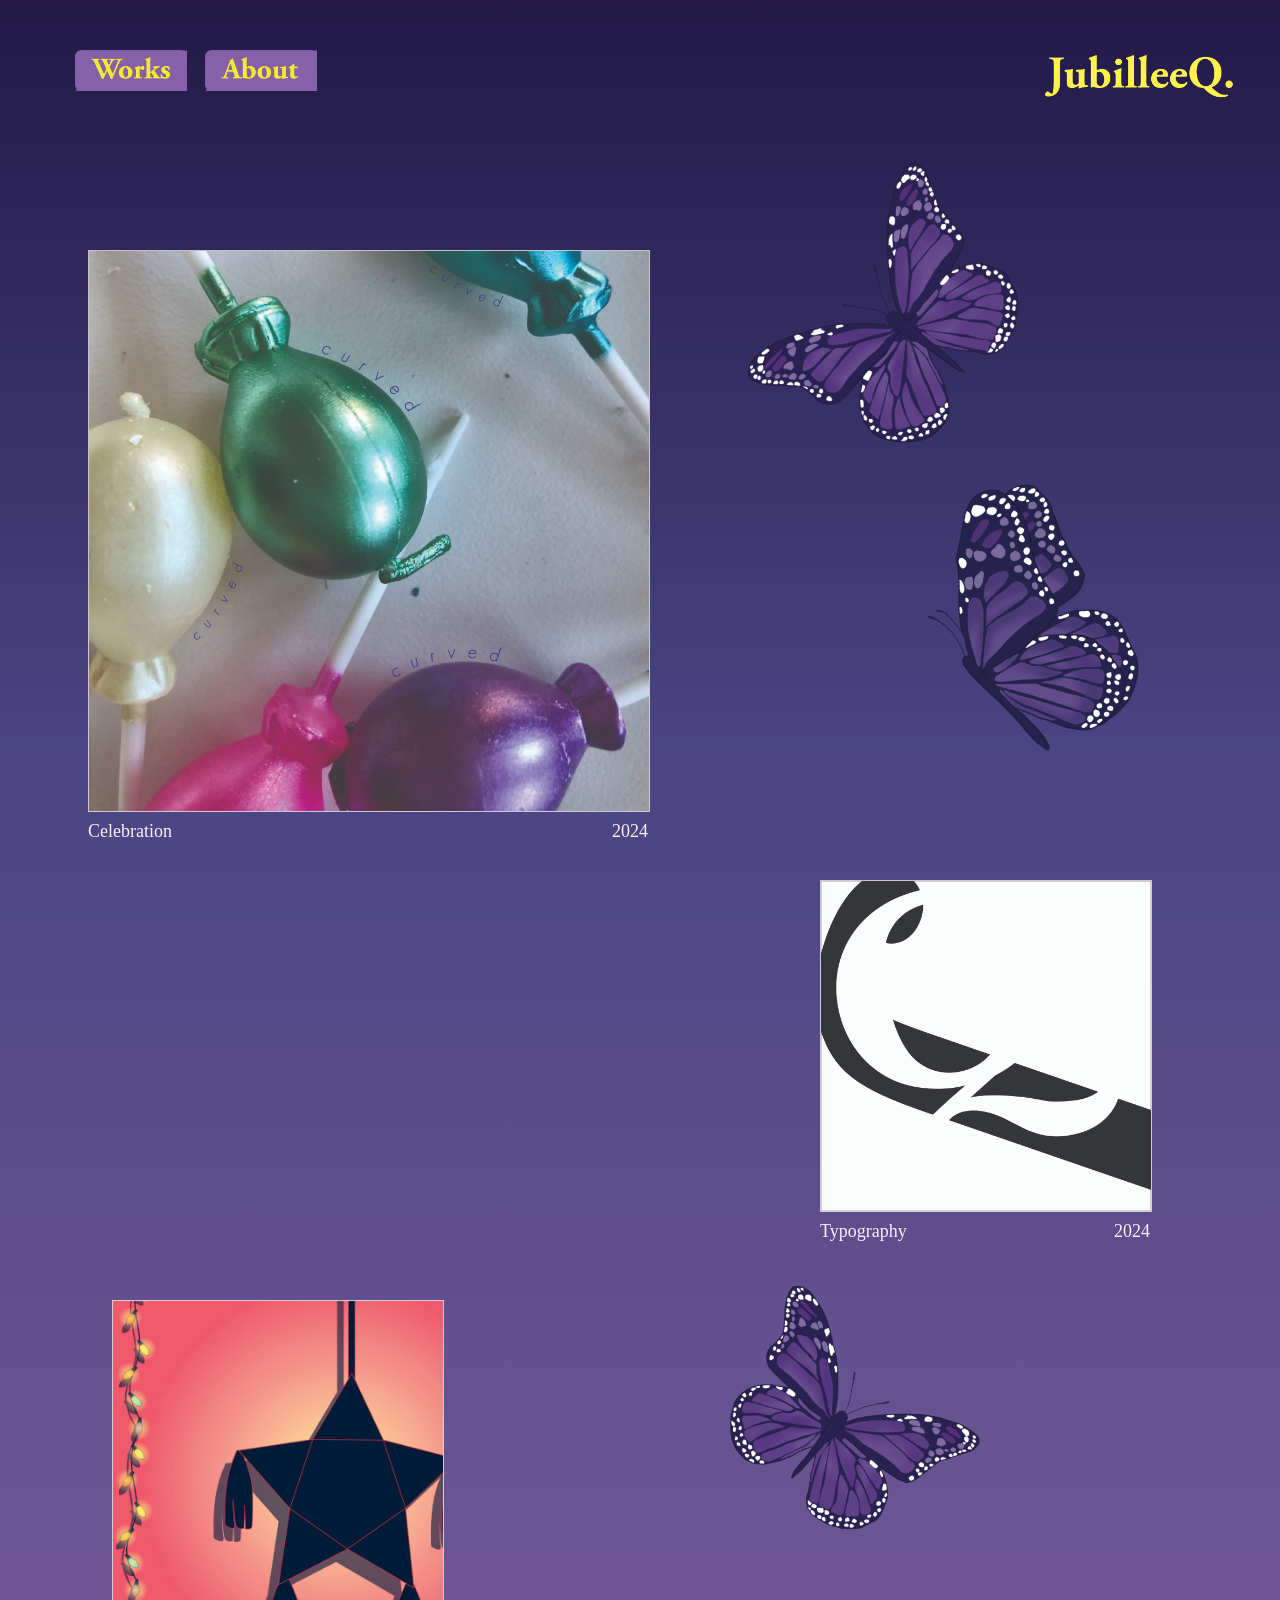
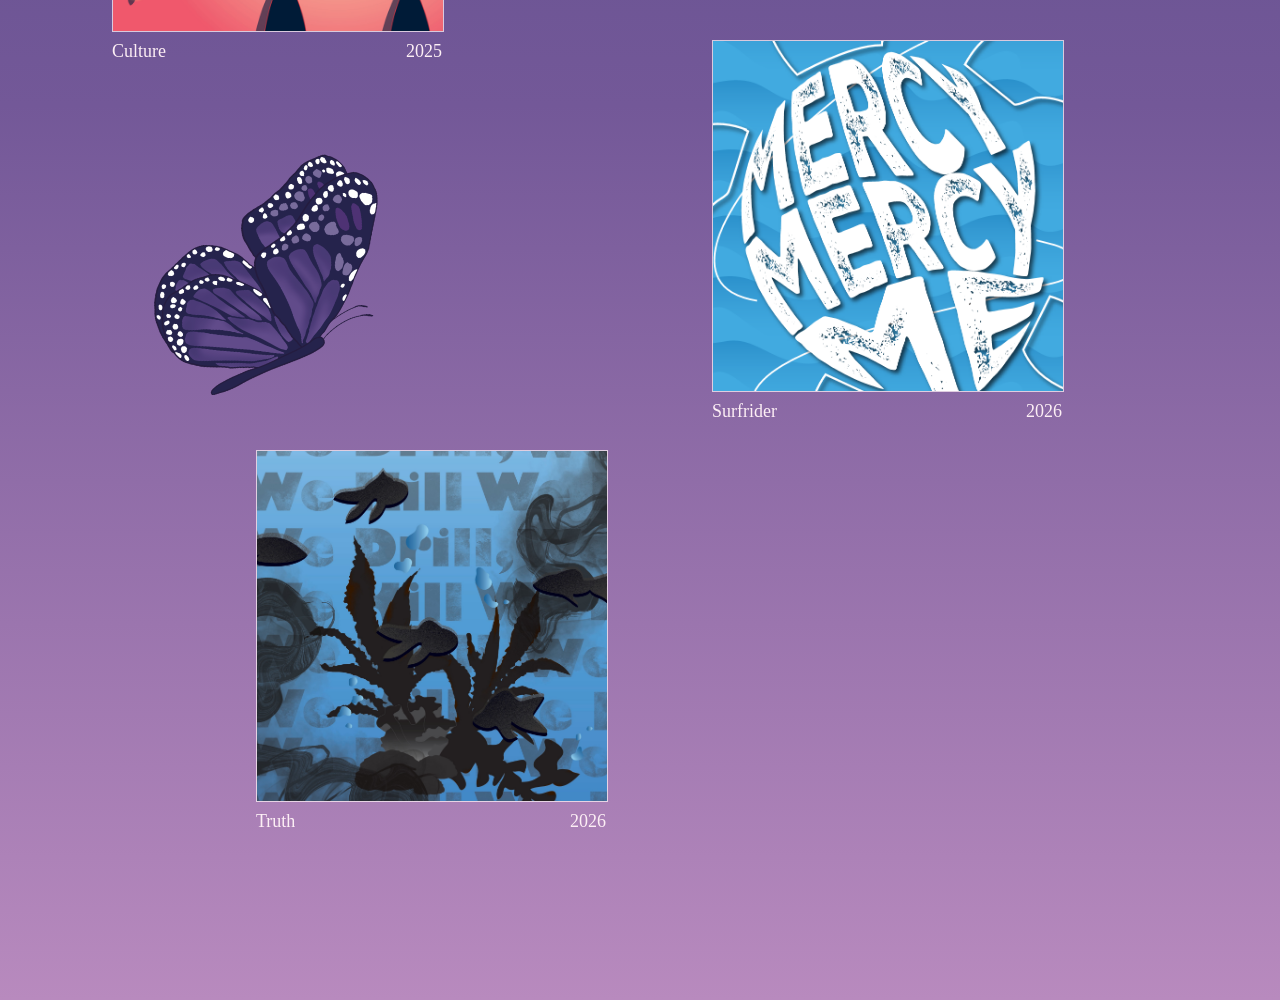
==== commit 3dfa3a70: "stars" ====
--- a/index.html
+++ b/index.html
@@ -52,5 +52,6 @@
             <img src="Portfolio_Buttons_About.png" alt="About" class="image">
         </a>
     </header>
+    <script src="stars.js"></script>
 </body>
 </html>
--- a/style.css
+++ b/style.css
@@ -650,30 +650,30 @@
 }
 .home-butterfly--1
 {
-  top : 270px;
+  top : 140px;
+  right : 10%;
+  width : 420px;
+  transform : rotate(8deg);
+}
+.home-butterfly--2
+{
+  top : 440px;
+  right : 5%;
+  width : 300px;
+  transform : rotate(10deg);
+}
+.home-butterfly--3
+{
+  top : 1245px;
   right : 20%;
-  width : 150px;
-  transform : rotate(8deg);
-}
-.home-butterfly--2
-{
-  top : 760px;
-  right : 6%;
-  width : 135px;
-  transform : rotate(27deg);
-}
-.home-butterfly--3
-{
-  top : 1260px;
-  left : 34%;
-  width : 105px;
-  transform : rotate(-24deg);
+  width : 300px;
+  transform : rotate(10deg);
 }
 .home-butterfly--4
 {
-  top : 1810px;
-  right : 7%;
-  width : 115px;
+  top : 1700px;
+  left : 7%;
+  width : 300px;
   transform : rotate(12deg);
 }
 .home-navigation
@@ -684,24 +684,24 @@
 }
 .home-navigation .image2
 {
-  left : 6vw;
+  left : auto;
+  right : 45px;
+  top : 50px;
+  width : min(190px, calc(100% - 250px));
+}
+.home-navigation .image1
+{
+  left : clamp(16px, 5.86vw, 75px);
   right : auto;
-  top : 42px;
-  width : min(190px, 15vw);
-}
-.home-navigation .image1
-{
-  left : auto;
-  right : 23vw;
-  top : 42px;
-  width : min(112px, 10vw);
+  top : 50px;
+  width : clamp(72px, 10vw, 112px);
 }
 .home-navigation .image
 {
-  left : auto;
-  right : 8vw;
-  top : 42px;
-  width : min(112px, 10vw);
+  left : max(clamp(95px, 19vw, 205px), calc(clamp(16px, 5.86vw, 75px) + clamp(72px, 10vw, 112px) + 16px));
+  right : auto;
+  top : 50px;
+  width : clamp(72px, 10vw, 112px);
 }
 @media (max-width: 700px)
 {
@@ -753,7 +753,7 @@
   {
     top : 200px;
     right : 2%;
-    width : 82px;
+    width : 210px;
   }
   .home-butterfly--2
   {
@@ -801,3 +801,55 @@
     width : min(110px, calc(100% - 210px));
   }
 }
+
+/* Logo-triggered falling stars */
+.falling-stars
+{
+  position : fixed;
+  z-index : 20;
+  inset : 0;
+  overflow : hidden;
+  pointer-events : none;
+}
+.falling-star
+{
+  position : absolute;
+  top : -30px;
+  display : block;
+  color : #ffd36a;
+  font-family : Georgia, serif;
+  font-size : var(--star-size);
+  line-height : 1;
+  opacity : 0;
+  text-shadow : 0 0 5px rgba(255, 213, 107, 0.95), 0 0 12px rgba(255, 158, 55, 0.75);
+  animation : falling-star var(--star-duration) linear var(--star-delay) infinite;
+}
+@keyframes falling-star
+{
+  0%
+  {
+    opacity : 0;
+    transform : translate3d(0, -30px, 0) rotate(0deg) scale(0.65);
+  }
+  12%
+  {
+    opacity : var(--star-opacity);
+  }
+  82%
+  {
+    opacity : var(--star-opacity);
+  }
+  100%
+  {
+    opacity : 0;
+    transform : translate3d(var(--star-drift), 110vh, 0) rotate(360deg) scale(1.1);
+  }
+}
+@media (prefers-reduced-motion: reduce)
+{
+  .falling-star
+  {
+    animation-duration : 0.01ms;
+    animation-iteration-count : 1;
+  }
+}
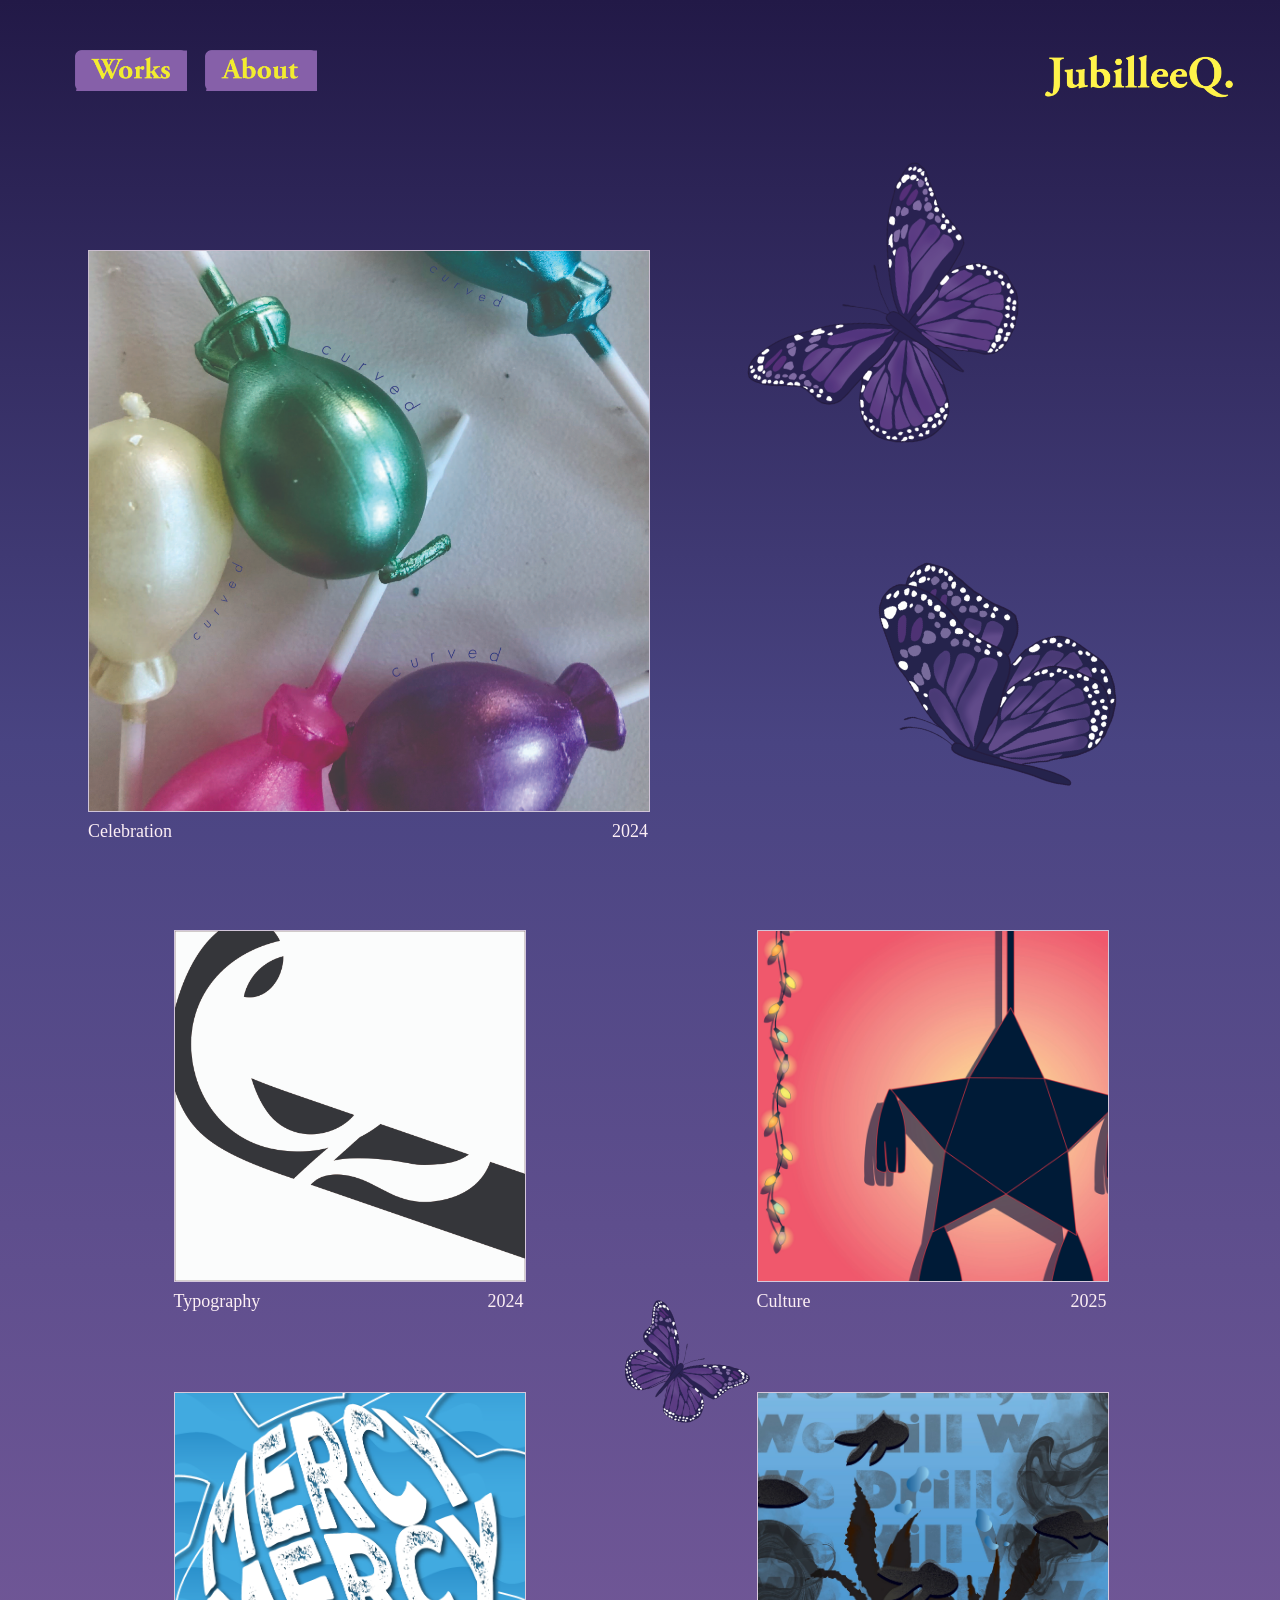
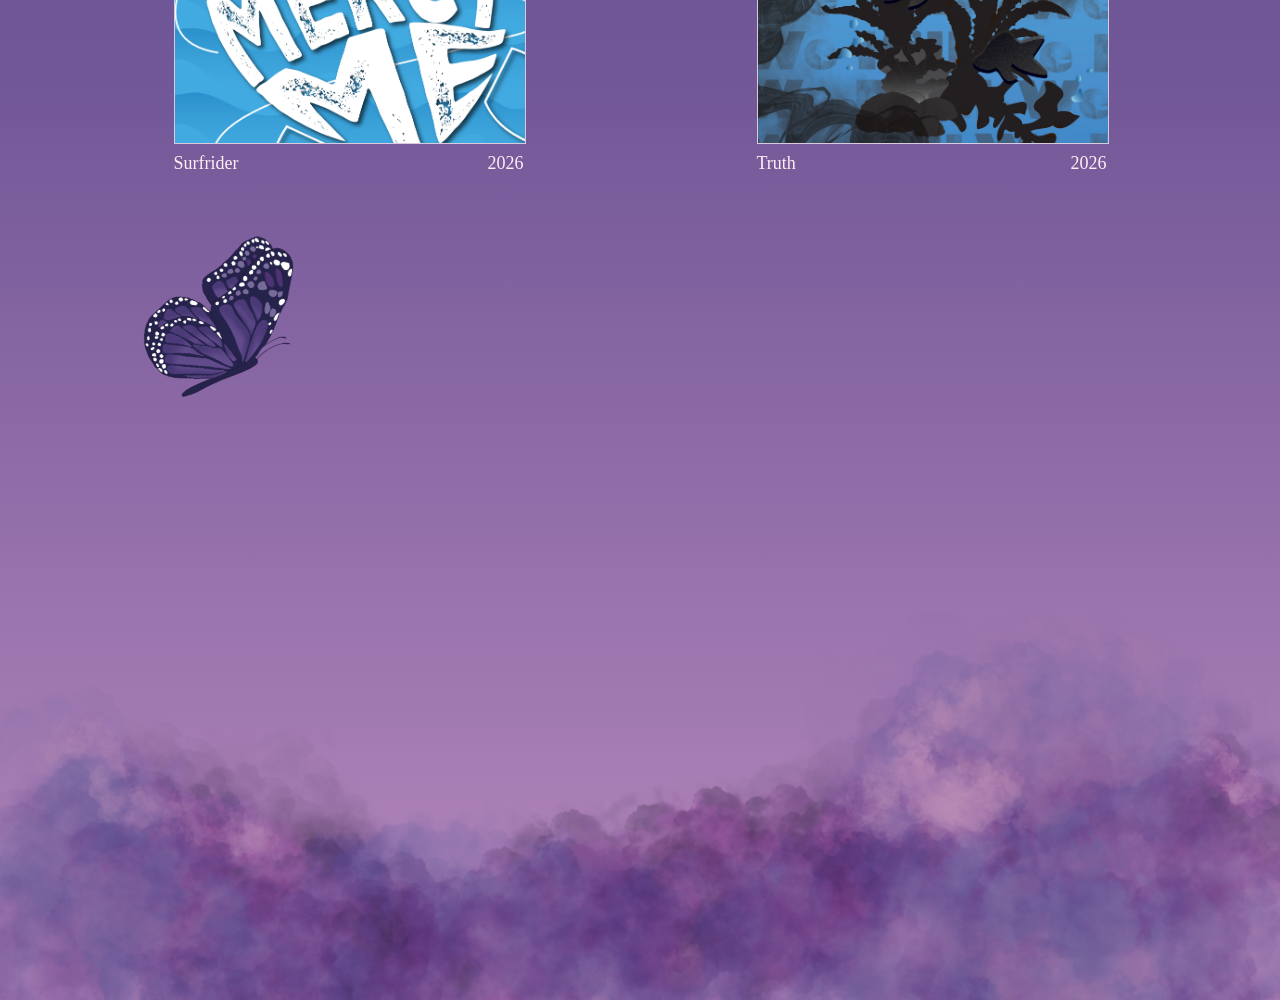
==== commit 4aaa9e3d: "chage layout and clouds" ====
--- a/index.html
+++ b/index.html
@@ -14,31 +14,34 @@
                 <span class="home-meta"><span>Celebration</span><span>2024</span></span>
             </a>
 
-            <a class="home-card home-card--99" href="DSGD99.html" aria-label="DSGD 99, Typography, 2024">
-                <img src="DSGD99_Problem3.jpg" alt="DSGD 99 project cover">
-                <span class="home-meta"><span>Typography</span><span>2024</span></span>
-            </a>
+            <div class="home-grid">
+                <a class="home-card home-card--99" href="DSGD99.html" aria-label="DSGD 99, Typography, 2024">
+                    <img src="DSGD99_Problem3.jpg" alt="DSGD 99 project cover">
+                    <span class="home-meta"><span>Typography</span><span>2024</span></span>
+                </a>
 
-            <a class="home-card home-card--104" href="dsgd104.html" aria-label="DSGD 104, Culture, 2025">
-                <img src="104Cover.png" alt="DSGD 104 project cover">
-                <span class="home-meta"><span>Culture</span><span>2025</span></span>
-            </a>
+                <a class="home-card home-card--104" href="dsgd104.html" aria-label="DSGD 104, Culture, 2025">
+                    <img src="104Cover.png" alt="DSGD 104 project cover">
+                    <span class="home-meta"><span>Culture</span><span>2025</span></span>
+                </a>
 
-            <a class="home-card home-card--adv" href="adv93.html" aria-label="ADV 93, Surfrider, 2026">
-                <img src="93Cover.png" alt="ADV 93 project cover">
-                <span class="home-meta"><span>Surfrider</span><span>2026</span></span>
-            </a>
+                <a class="home-card home-card--adv" href="adv93.html" aria-label="ADV 93, Surfrider, 2026">
+                    <img src="93Cover.png" alt="ADV 93 project cover">
+                    <span class="home-meta"><span>Surfrider</span><span>2026</span></span>
+                </a>
 
-            <a class="home-card home-card--111" href="dsgd111.html" aria-label="DSGD 111, Truth, 2026">
-                <img src="111Cover.jpg" alt="DSGD 111 project cover">
-                <span class="home-meta"><span>Truth</span><span>2026</span></span>
-            </a>
+                <a class="home-card home-card--111" href="dsgd111.html" aria-label="DSGD 111, Truth, 2026">
+                    <img src="111Cover.jpg" alt="DSGD 111 project cover">
+                    <span class="home-meta"><span>Truth</span><span>2026</span></span>
+                </a>
+            </div>
 
             <img class="home-butterfly home-butterfly--1" src="Butterfly_1.png" alt="">
             <img class="home-butterfly home-butterfly--2" src="Butterfly_2.png" alt="">
             <img class="home-butterfly home-butterfly--3" src="Butterfly_3.png" alt="">
             <img class="home-butterfly home-butterfly--4" src="Butterfly_4.png" alt="">
         </main>
+        <img class="page-clouds" src="Clouds.png" alt="">
     </div>
 
     <header class="st2 home-navigation" aria-label="Main navigation">
--- a/style.css
+++ b/style.css
@@ -657,23 +657,23 @@
 }
 .home-butterfly--2
 {
-  top : 440px;
-  right : 5%;
+  top : 500px;
+  right : 8%;
   width : 300px;
+  transform : rotate(-20deg);
+}
+.home-butterfly--3
+{
+  top : 1280px;
+  right : 40%;
+  width : 150px;
   transform : rotate(10deg);
 }
-.home-butterfly--3
-{
-  top : 1245px;
-  right : 20%;
-  width : 300px;
-  transform : rotate(10deg);
-}
 .home-butterfly--4
 {
-  top : 1700px;
+  top : 1800px;
   left : 7%;
-  width : 300px;
+  width : 200px;
   transform : rotate(12deg);
 }
 .home-navigation
@@ -799,6 +799,85 @@
     left : auto;
     right : 16px;
     width : min(110px, calc(100% - 210px));
+  }
+}
+
+.back-to-works
+{
+  position : relative;
+  right : auto;
+  bottom : auto;
+  z-index : 3;
+  display : block;
+  width : max-content;
+  margin : 0 clamp(20px, 5vw, 75px) 40px auto;
+  padding : 12px 18px;
+  border : 1px solid rgba(253, 239, 245, 0.7);
+  color : #fdeff5;
+  font-family : Garamond, Georgia, serif;
+  font-size : 18px;
+  text-decoration : none;
+  transition : background 180ms ease, color 180ms ease;
+}
+.back-to-works:hover,
+.back-to-works:focus-visible
+{
+  background : #fdeff5;
+  color : #33234d;
+}
+@media (max-width: 700px)
+{
+  .back-to-works
+  {
+    margin-right : 16px;
+    margin-bottom : 24px;
+    font-size : 16px;
+  }
+}
+.page-clouds
+{
+  position : absolute;
+  z-index : 0;
+  left : 0;
+  bottom : 0;
+  display : block;
+  width : 100%;
+  height : auto;
+  pointer-events : none;
+}
+
+/* Home project grid beneath the featured Celebration work */
+.home-grid
+{
+  position : absolute;
+  left : 6%;
+  top : 930px;
+  width : 88%;
+  display : grid;
+  grid-template-columns : repeat(2, minmax(0, 1fr));
+  gap : 80px 110px;
+}
+.home-grid .home-card
+{
+  position : relative;
+  left : auto;
+  top : auto;
+  width : min(350px, 100%);
+  justify-self : center;
+}
+@media (max-width: 700px)
+{
+  .home-grid
+  {
+    left : 4%;
+    top : 540px;
+    width : 92%;
+    grid-template-columns : 1fr;
+    gap : 58px;
+  }
+  .home-grid .home-card
+  {
+    width : min(310px, 82%);
   }
 }
 
